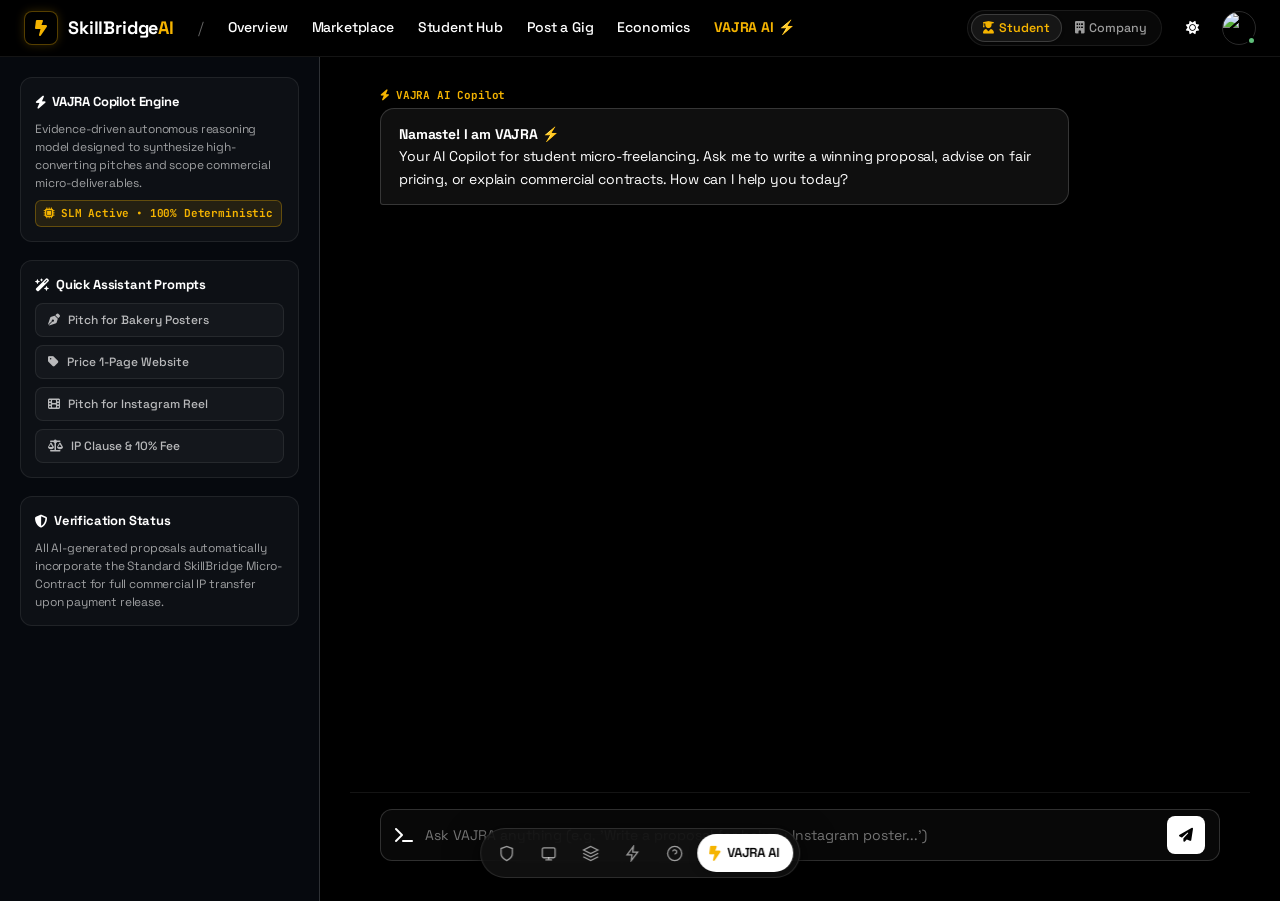
==== chatbot/index.html @ 0b562857 "Arch: Multi-page directory architecture (jobs, student, post-job, economics, chatbot), fix VAJRA AI " ====
<!DOCTYPE html>
<html lang="en" data-theme="dark">
<head>
  <meta charset="UTF-8">
  <meta name="viewport" content="width=device-width, initial-scale=1.0">
  <title>VAJRA AI Copilot — Autonomous Micro-Gig Reasoning &amp; Scoping</title>
  <link rel="preconnect" href="https://fonts.googleapis.com">
  <link rel="preconnect" href="https://fonts.gstatic.com" crossorigin>
  <link href="https://fonts.googleapis.com/css2?family=Space+Grotesk:wght@400;500;600;700&family=JetBrains+Mono:wght@400;500;600;700&display=swap" rel="stylesheet">
  <link rel="stylesheet" href="https://cdnjs.cloudflare.com/ajax/libs/font-awesome/6.5.1/css/all.min.css">
  <link rel="stylesheet" href="../styles.css">
  <style>
    /* Full-viewport Chatbot Workspace Styles (Adapted from VAJRA Docs) */
    .chatbot-workspace {
      display: flex;
      height: calc(100vh - 56px);
      background: var(--page-bg);
      overflow: hidden;
      position: relative;
    }

    .chatbot-sidebar {
      width: 320px;
      background: #06090e;
      border-right: 1px solid var(--s1-border-strong);
      display: flex;
      flex-direction: column;
      flex-shrink: 0;
      padding: 20px;
      gap: 18px;
      overflow-y: auto;
    }

    [data-theme="light"] .chatbot-sidebar {
      background: #f8fafc;
    }

    .sidebar-block {
      background: var(--s1-card);
      border: 1px solid var(--s1-border);
      border-radius: 12px;
      padding: 14px;
    }

    .sidebar-block h4 {
      font-size: 13px;
      font-weight: 700;
      color: var(--s1-text);
      margin-bottom: 8px;
      display: flex;
      align-items: center;
      gap: 6px;
    }

    .sidebar-block p {
      font-size: 12px;
      color: var(--s1-text-60);
      line-height: 1.5;
    }

    .model-chip {
      display: inline-flex;
      align-items: center;
      gap: 6px;
      font-family: 'JetBrains Mono', monospace;
      font-size: 11px;
      font-weight: 700;
      color: var(--spark);
      background: rgba(245, 180, 0, 0.1);
      border: 1px solid rgba(245, 180, 0, 0.3);
      padding: 4px 8px;
      border-radius: 6px;
      margin-top: 8px;
    }

    .quick-prompts-list {
      display: flex;
      flex-direction: column;
      gap: 8px;
    }

    .quick-prompt-btn {
      background: var(--s1-card);
      border: 1px solid var(--s1-border);
      color: var(--s1-text-70);
      font-family: 'Space Grotesk', sans-serif;
      font-size: 12px;
      font-weight: 500;
      padding: 8px 12px;
      border-radius: 8px;
      text-align: left;
      cursor: pointer;
      transition: all 0.15s ease;
      display: flex;
      align-items: center;
      gap: 8px;
    }

    .quick-prompt-btn:hover {
      background: var(--s1-card-strong);
      border-color: var(--spark);
      color: var(--s1-text);
      transform: translateX(2px);
    }

    .chatbot-main {
      flex: 1;
      display: flex;
      flex-direction: column;
      background: var(--page-bg);
      position: relative;
      min-width: 0;
    }

    .chat-stream {
      flex: 1;
      padding: 30px;
      overflow-y: auto;
      display: flex;
      flex-direction: column;
      gap: 18px;
      max-width: 900px;
      margin: 0 auto;
      width: 100%;
    }

    .chat-msg {
      display: flex;
      flex-direction: column;
      max-width: 82%;
      animation: msgPop 0.15s ease-out;
    }

    .chat-msg.user {
      align-self: flex-end;
    }

    .chat-msg.bot {
      align-self: flex-start;
    }

    .chat-bubble {
      padding: 14px 18px;
      border-radius: 14px;
      font-size: 14px;
      line-height: 1.6;
    }

    .chat-msg.user .chat-bubble {
      background: var(--s1-text);
      color: var(--s1-bg);
      font-weight: 500;
      border-bottom-right-radius: 3px;
    }

    .chat-msg.bot .chat-bubble {
      background: var(--s1-card-strong);
      border: 1px solid var(--s1-border-strong);
      color: var(--s1-text);
      border-bottom-left-radius: 3px;
    }

    .chat-author {
      font-family: 'JetBrains Mono', monospace;
      font-size: 11px;
      font-weight: 700;
      color: var(--s1-text-60);
      margin-bottom: 4px;
      display: flex;
      align-items: center;
      gap: 6px;
    }

    .chat-author.bot {
      color: var(--spark);
    }

    .chat-input-bar {
      padding: 16px 30px 40px;
      background: var(--s1-bg);
      border-top: 1px solid var(--s1-border);
      max-width: 900px;
      margin: 0 auto;
      width: 100%;
    }

    .chat-input-wrapper {
      display: flex;
      align-items: center;
      gap: 12px;
      background: var(--s1-card);
      border: 1px solid var(--s1-border-strong);
      border-radius: 12px;
      padding: 6px 14px;
      transition: border-color 0.2s ease, box-shadow 0.2s ease;
    }

    .chat-input-wrapper:focus-within {
      border-color: var(--spark);
      box-shadow: 0 0 0 3px rgba(245, 180, 0, 0.15);
    }

    .chat-input-wrapper input {
      flex: 1;
      background: transparent;
      border: none;
      color: var(--s1-text);
      font-family: 'Space Grotesk', sans-serif;
      font-size: 14px;
      padding: 8px 0;
      outline: none;
    }

    .chat-send-btn {
      background: var(--s1-text);
      color: var(--s1-bg);
      border: none;
      width: 38px;
      height: 38px;
      border-radius: 8px;
      cursor: pointer;
      display: flex;
      align-items: center;
      justify-content: center;
      font-size: 14px;
      transition: opacity 0.15s ease, transform 0.15s ease;
      font-weight: 700;
    }

    .chat-send-btn:hover {
      opacity: 0.88;
      transform: scale(1.04);
    }

    @media (max-width: 820px) {
      .chatbot-sidebar { display: none; }
      .chat-stream { padding: 16px; }
      .chat-input-bar { padding: 12px 16px 80px; }
    }
  </style>
</head>
<body>

  <!-- Top Navigation (VAJRA S1 Sticky) -->
  <header class="top" id="top">
    <div class="nav-inner">
      <div class="nav-left">
        <a class="brand" href="../index.html">
          <div class="logo-icon"><i class="fa-solid fa-bolt-lightning"></i></div>
          <span>SkillBridge<span class="spark">AI</span></span>
        </a>
        <span class="slash">/</span>
        <nav class="nav-links">
          <a href="../index.html">Overview</a>
          <a href="../jobs/">Marketplace</a>
          <a href="../student/">Student Hub</a>
          <a href="../post-job/">Post a Gig</a>
          <a href="../economics/">Economics</a>
          <a href="../chatbot/" class="active" style="color:var(--spark);font-weight:700;">VAJRA AI ⚡</a>
        </nav>
      </div>

      <div class="nav-right">
        <!-- Persona Switcher -->
        <div class="persona-switcher-box">
          <div class="persona-toggle-group">
            <button id="studentPersonaBtn" class="persona-btn active" title="Student Perspective">
              <i class="fa-solid fa-user-graduate"></i> Student
            </button>
            <button id="businessPersonaBtn" class="persona-btn" title="Company Perspective">
              <i class="fa-solid fa-building"></i> Company
            </button>
          </div>
        </div>

        <!-- Dark/Light Mode Icon Button -->
        <button class="icon-btn" id="themeToggleBtn" aria-label="Toggle dark mode" title="Toggle Theme">
          <svg class="moon" width="18" height="18" viewBox="0 0 24 24" fill="none" stroke="currentColor" stroke-width="2"><path d="M12 3a6 6 0 0 0 9 9 9 9 0 1 1-9-9Z"></path></svg>
          <svg class="sun" width="18" height="18" viewBox="0 0 24 24" fill="none" stroke="currentColor" stroke-width="2"><circle cx="12" cy="12" r="4"></circle><path d="M12 2v2M12 20v2M4.93 4.93l1.41 1.41M17.66 17.66l1.41 1.41M2 12h2M20 12h2M6.34 17.66l-1.41 1.41M19.07 4.93l-1.41 1.41"></path></svg>
        </button>

        <!-- Far-Right Profile Menu Button & Dropdown -->
        <div class="profile-menu-container">
          <button id="navProfileBtn" class="nav-profile-btn" aria-label="User Account Profile" title="Account & Profile">
            <img src="https://images.unsplash.com/photo-1534528741775-53994a69daeb?w=100&auto=format&fit=crop&q=80" alt="Profile" class="nav-profile-avatar" id="navProfileAvatar">
            <span class="nav-profile-dot"></span>
          </button>
          <div class="profile-dropdown-card" id="profileDropdown">
            <div class="dropdown-header">
              <img src="https://images.unsplash.com/photo-1534528741775-53994a69daeb?w=100&auto=format&fit=crop&q=80" alt="Profile" class="dropdown-avatar" id="dropdownAvatar">
              <div class="dropdown-user-meta">
                <strong id="dropdownUserName">Student Freelancer</strong>
                <span class="dropdown-subtext" id="dropdownUserRole">College Verified Partner</span>
              </div>
            </div>
            <div class="dropdown-stat-row">
              <div class="stat-cell">
                <span class="stat-label">Wallet</span>
                <strong class="stat-val text-success" id="dropdownWalletBalance">₹450</strong>
              </div>
              <div class="stat-cell">
                <span class="stat-label">College ID</span>
                <span class="badge badge-success" id="dropdownIdStatus" style="position:static;display:inline-block;padding:2px 8px;border-radius:4px;">Verified ✓</span>
              </div>
            </div>
            <div class="dropdown-links-list">
              <a href="../student/" class="dropdown-item"><i class="fa-solid fa-user-graduate"></i> View Student Hub</a>
              <a href="../jobs/" class="dropdown-item"><i class="fa-solid fa-compass"></i> Find Open Gigs</a>
              <a href="../post-job/" class="dropdown-item"><i class="fa-solid fa-store"></i> Company Portal</a>
            </div>
          </div>
        </div>
      </div>
    </div>
  </header>

  <!-- Full Viewport VAJRA Copilot Workspace -->
  <div class="chatbot-workspace">
    <!-- Left Intelligence Sidebar -->
    <aside class="chatbot-sidebar">
      <div class="sidebar-block">
        <h4><i class="fa-solid fa-bolt text-spark"></i> VAJRA Copilot Engine</h4>
        <p>Evidence-driven autonomous reasoning model designed to synthesize high-converting pitches and scope commercial micro-deliverables.</p>
        <span class="model-chip"><i class="fa-solid fa-microchip"></i> SLM Active • 100% Deterministic</span>
      </div>

      <div class="sidebar-block">
        <h4><i class="fa-solid fa-wand-magic-sparkles text-spark"></i> Quick Assistant Prompts</h4>
        <div class="quick-prompts-list">
          <button class="quick-prompt-btn" onclick="sendPrompt('Draft a high-converting pitch for a bakery festive poster gig')">
            <i class="fa-solid fa-pen-nib text-spark"></i> Pitch for Bakery Posters
          </button>
          <button class="quick-prompt-btn" onclick="sendPrompt('How should I price a responsive 1-page landing page website?')">
            <i class="fa-solid fa-tag text-spark"></i> Price 1-Page Website
          </button>
          <button class="quick-prompt-btn" onclick="sendPrompt('Write a pitch for a 30-sec gym workout reel editor gig')">
            <i class="fa-solid fa-film text-spark"></i> Pitch for Instagram Reel
          </button>
          <button class="quick-prompt-btn" onclick="sendPrompt('Explain the SkillBridge 10% platform fee and IP transfer clause')">
            <i class="fa-solid fa-scale-balanced text-spark"></i> IP Clause &amp; 10% Fee
          </button>
        </div>
      </div>

      <div class="sidebar-block">
        <h4><i class="fa-solid fa-shield-halved text-spark"></i> Verification Status</h4>
        <p>All AI-generated proposals automatically incorporate the Standard SkillBridge Micro-Contract for full commercial IP transfer upon payment release.</p>
      </div>
    </aside>

    <!-- Main Chat Workspace -->
    <main class="chatbot-main">
      <div class="chat-stream" id="fullChatStream">
        <div class="chat-msg bot">
          <div class="chat-author bot"><i class="fa-solid fa-bolt"></i> VAJRA AI Copilot</div>
          <div class="chat-bubble">
            <strong>Namaste! I am VAJRA ⚡</strong><br>
            Your AI Copilot for student micro-freelancing. Ask me to write a winning proposal, advise on fair pricing, or explain commercial contracts. How can I help you today?
          </div>
        </div>
      </div>

      <!-- Input Bar -->
      <div class="chat-input-bar">
        <form id="fullChatForm" onsubmit="handleFullChatSubmit(event)">
          <div class="chat-input-wrapper">
            <i class="fa-solid fa-terminal text-spark"></i>
            <input type="text" id="fullChatInput" placeholder="Ask VAJRA anything (e.g. 'Write a proposal for bakery Instagram poster...')" autocomplete="off" required>
            <button type="submit" class="chat-send-btn"><i class="fa-solid fa-paper-plane"></i></button>
          </div>
        </form>
      </div>
    </main>
  </div>

  <!-- Floating Navigation Dock (Multi-Page Navigation) -->
  <nav class="dock" id="dock" aria-label="Section navigation">
    <a href="../index.html" class="dock-item" title="Overview">
      <svg width="17" height="17" viewBox="0 0 24 24" fill="none" stroke="currentColor" stroke-width="1.8"><path d="M12 22s8-4 8-10V5l-8-3-8 3v7c0 6 8 10 8 10z"/></svg>
      <span>Overview</span>
    </a>
    <a href="../jobs/" class="dock-item" title="Marketplace">
      <svg width="17" height="17" viewBox="0 0 24 24" fill="none" stroke="currentColor" stroke-width="1.8"><rect x="3" y="4" width="18" height="14" rx="2"/><path d="M8 21h8M12 18v3" stroke-linecap="round"/></svg>
      <span>Gigs</span>
    </a>
    <a href="../student/" class="dock-item" title="Student Hub">
      <svg width="17" height="17" viewBox="0 0 24 24" fill="none" stroke="currentColor" stroke-width="1.8"><path d="M12 2 2 7l10 5 10-5-10-5Z"/><path d="M2 17l10 5 10-5M2 12l10 5 10-5" stroke-linecap="round"/></svg>
      <span>Student</span>
    </a>
    <a href="../post-job/" class="dock-item" title="Post a Gig">
      <svg width="17" height="17" viewBox="0 0 24 24" fill="none" stroke="currentColor" stroke-width="1.8"><path d="M13 2 4 14h7l-1 8 9-12h-7l1-8Z"/></svg>
      <span>Post Gig</span>
    </a>
    <a href="../economics/" class="dock-item" title="Economics">
      <svg width="17" height="17" viewBox="0 0 24 24" fill="none" stroke="currentColor" stroke-width="1.8"><circle cx="12" cy="12" r="10"/><path d="M9.09 9a3 3 0 0 1 5.83 1c0 2-3 3-3 3"/><path d="M12 17h.01"/></svg>
      <span>Economics</span>
    </a>
    <a href="../chatbot/" class="dock-item is-active" title="VAJRA AI Copilot">
      <i class="fa-solid fa-bolt-lightning" style="color:var(--spark);"></i>
      <span>VAJRA AI</span>
    </a>
  </nav>

  <!-- Toast Notification Container -->
  <div id="toastContainer" class="toast-container"></div>

  <script src="../app.js"></script>
  <script>
    function sendPrompt(text) {
      document.getElementById('fullChatInput').value = text;
      handleFullChatSubmit(new Event('submit'));
    }

    async function handleFullChatSubmit(e) {
      if (e) e.preventDefault();
      var input = document.getElementById('fullChatInput');
      var query = input.value.trim();
      if (!query) return;

      var stream = document.getElementById('fullChatStream');

      // User Message
      var userMsg = document.createElement('div');
      userMsg.className = 'chat-msg user';
      userMsg.innerHTML = '<div class="chat-author">You</div><div class="chat-bubble">' + query + '</div>';
      stream.appendChild(userMsg);
      input.value = '';
      stream.scrollTop = stream.scrollHeight;

      // Typing Indicator
      var typingMsg = document.createElement('div');
      typingMsg.className = 'chat-msg bot';
      typingMsg.id = 'full-typing';
      typingMsg.innerHTML = '<div class="chat-author bot"><i class="fa-solid fa-bolt"></i> VAJRA AI</div><div class="chat-bubble"><i class="fa-solid fa-circle-notch fa-spin"></i> Reasoning...</div>';
      stream.appendChild(typingMsg);
      stream.scrollTop = stream.scrollHeight;

      // Response logic using localVajraFallback or API
      setTimeout(function() {
        var el = document.getElementById('full-typing');
        if (el) el.remove();

        var botReply = (typeof localVajraFallback === 'function') 
          ? localVajraFallback(query, 'student')
          : "⚡ Proposal Drafted: Hi! I can execute this task in high fidelity within 24 hours adhering to your brand guidelines. Full commercial IP rights transfer automatically upon milestone approval.";

        var formatted = botReply
          .replace(/\*\*(.*?)\*\*/g, "<strong>$1</strong>")
          .replace(/\*(.*?)\*/g, "<em>$1</em>")
          .replace(/\n/g, "<br>");

        var botMsg = document.createElement('div');
        botMsg.className = 'chat-msg bot';
        botMsg.innerHTML = '<div class="chat-author bot"><i class="fa-solid fa-bolt"></i> VAJRA AI Copilot</div><div class="chat-bubble">' + formatted + '</div>';
        stream.appendChild(botMsg);
        stream.scrollTop = stream.scrollHeight;
      }, 400);
    }
  </script>
</body>
</html>
---- styles.css ----
/* ==========================================================
   SkillBridge AI — VAJRA Design System (Full Fidelity)
   Directly adapted from VAJRA: Evidence-driven reasoning & repair
   Fonts: Space Grotesk (Primary) + JetBrains Mono (Technical)
   Theme: Pitch Black #000, Spark Amber #f5b400, Glassmorphic Surfaces
   ========================================================== */

:root, [data-theme="dark"] {
  --page-bg: #000000;
  --spark: #f5b400;
  --ok: #5fbf7a;
  --warn: #f59e0b;
  --danger: #f43f5e;
  --info: #38bdf8;
  --purple: #a855f7;

  --s1-bg: #000000;
  --s1-text: #ffffff;
  --s1-text-rgb: 255,255,255;
  --s1-text-70: rgba(255,255,255,.7);
  --s1-text-60: rgba(255,255,255,.6);
  --s1-text-40: rgba(255,255,255,.4);
  --s1-border: rgba(255,255,255,.08);
  --s1-border-strong: rgba(255,255,255,.16);
  --s1-card: rgba(255,255,255,.03);
  --s1-card-strong: rgba(255,255,255,.06);
  --s1-hover: rgba(255,255,255,.1);

  --s2-bg: rgba(255,255,255,.95);
  --s2-text: #000000;
  --s2-text-rgb: 0,0,0;
  --s2-text-70: rgba(0,0,0,.7);
  --s2-text-60: rgba(0,0,0,.6);
  --s2-text-40: rgba(0,0,0,.4);
  --s2-border: rgba(0,0,0,.08);
  --s2-border-strong: rgba(0,0,0,.16);
  --s2-card: rgba(0,0,0,.03);
  --s2-card-strong: rgba(0,0,0,.06);

  --code-bg: #0b0f17;
  --code-text: #f1f5f9;
  --code-border: rgba(255,255,255,0.09);
  --code-head-bg: rgba(255,255,255,0.04);
  --code-head-text: rgba(255,255,255,0.7);

  /* Component Aliases */
  --bg-body: var(--page-bg);
  --bg-card: var(--s1-card);
  --bg-card-strong: var(--s1-card-strong);
  --bg-subtle: #080c14;
  --border-color: var(--s1-border);
  --border-strong: var(--s1-border-strong);
  --text-main: var(--s1-text);
  --text-muted: var(--s1-text-60);
  --text-dim: var(--s1-text-40);
  --dark: #ffffff;
  --primary: var(--spark);
  --primary-hover: #e5a700;
  --primary-light: rgba(245, 180, 0, 0.12);
  --primary-glow: rgba(245, 180, 0, 0.22);
  --success: var(--ok);
  --success-light: rgba(95, 191, 122, 0.12);
  --warning: var(--warn);
  --warning-light: rgba(245, 158, 11, 0.12);
  --danger-color: var(--danger);

  --radius-sm: 8px;
  --radius-md: 12px;
  --radius-lg: 16px;
  --radius-xl: 20px;
  --radius-full: 9999px;

  --shadow-sm: 0 1px 3px rgba(0, 0, 0, 0.5);
  --shadow-md: 0 4px 16px rgba(0, 0, 0, 0.6);
  --shadow-lg: 0 16px 36px rgba(0, 0, 0, 0.8);
}

[data-theme="light"] {
  --page-bg: #ffffff;
  --spark: #d97706;
  --ok: #16a34a;
  --warn: #d97706;
  --danger: #dc2626;
  --info: #0284c7;
  --purple: #9333ea;

  --s1-bg: rgba(255,255,255,.95);
  --s1-text: #000000;
  --s1-text-rgb: 0,0,0;
  --s1-text-70: rgba(0,0,0,.7);
  --s1-text-60: rgba(0,0,0,.6);
  --s1-text-40: rgba(0,0,0,.4);
  --s1-border: rgba(0,0,0,.08);
  --s1-border-strong: rgba(0,0,0,.14);
  --s1-card: rgba(0,0,0,.03);
  --s1-card-strong: rgba(0,0,0,.05);
  --s1-hover: rgba(0,0,0,.06);

  --s2-bg: #000000;
  --s2-text: #ffffff;
  --s2-text-rgb: 255,255,255;
  --s2-text-70: rgba(255,255,255,.7);
  --s2-text-60: rgba(255,255,255,.6);
  --s2-text-40: rgba(255,255,255,.4);
  --s2-border: rgba(255,255,255,.08);
  --s2-border-strong: rgba(255,255,255,.14);
  --s2-card: rgba(255,255,255,.03);
  --s2-card-strong: rgba(255,255,255,.05);

  --code-bg: #ffffff;
  --code-text: #0f172a;
  --code-border: rgba(15,23,42,0.12);
  --code-head-bg: rgba(15,23,42,0.04);
  --code-head-text: rgba(15,23,42,0.7);

  --bg-body: #ffffff;
  --bg-card: #f8fafc;
  --bg-card-hover: #f1f5f9;
  --bg-subtle: #f1f5f9;
  --border-color: rgba(0,0,0,.08);
  --border-strong: rgba(0,0,0,.16);
  --text-main: #000000;
  --text-muted: rgba(0,0,0,.6);
  --text-dim: rgba(0,0,0,.4);
  --dark: #000000;
  --primary: var(--spark);
  --primary-hover: #b45309;
  --primary-light: rgba(217, 119, 6, 0.1);
  --primary-glow: rgba(217, 119, 6, 0.2);
  --success: var(--ok);
  --success-light: rgba(22, 163, 74, 0.1);
  --warning: var(--warn);
  --warning-light: rgba(217, 119, 6, 0.1);
  --danger-color: var(--danger);

  --shadow-sm: 0 1px 3px rgba(0, 0, 0, 0.08);
  --shadow-md: 0 4px 14px rgba(0, 0, 0, 0.08);
  --shadow-lg: 0 14px 28px rgba(0, 0, 0, 0.1);
}

/* ================= RESET & GLOBAL ================= */
* {
  box-sizing: border-box;
  margin: 0;
  padding: 0;
}

html {
  scroll-behavior: smooth;
  overflow-x: hidden;
}

body {
  background: var(--page-bg);
  font-family: 'Space Grotesk', -apple-system, BlinkMacSystemFont, sans-serif;
  -webkit-font-smoothing: antialiased;
  letter-spacing: -0.01em;
  transition: background 0.2s ease;
  overflow-x: hidden;
  width: 100%;
  max-width: 100%;
  color: var(--s1-text);
  line-height: 1.55;
}

a {
  color: inherit;
  text-decoration: none;
}

.mono {
  font-family: 'JetBrains Mono', monospace;
}

/* ================= HEADER (S1) ================= */
header.top, .navbar {
  position: sticky;
  top: 0;
  z-index: 50;
  background: var(--s1-bg);
  border-bottom: 1px solid var(--s1-border);
  transition: background 0.2s ease, border-color 0.2s ease;
}

.nav-inner, .nav-container {
  max-width: 1400px;
  margin: 0 auto;
  padding: 0 24px;
  height: 56px;
  display: flex;
  align-items: center;
  justify-content: space-between;
}

.nav-left {
  display: flex;
  align-items: center;
  gap: 24px;
}

.brand, .nav-brand {
  font-size: 18px;
  font-weight: 700;
  color: var(--s1-text);
  display: inline-flex;
  align-items: center;
  gap: 10px;
  text-decoration: none;
}

.brand-logo, .logo-icon {
  height: 34px;
  width: 34px;
  object-fit: contain;
  display: inline-flex;
  align-items: center;
  justify-content: center;
  border-radius: 8px;
  background: #000000;
  border: 1px solid rgba(245, 180, 0, 0.35);
  color: var(--spark);
  font-size: 1rem;
  box-shadow: 0 0 10px rgba(245, 180, 0, 0.2);
  transition: transform 0.2s ease, filter 0.2s ease, box-shadow 0.2s ease;
}

.brand:hover .brand-logo, .nav-brand:hover .logo-icon {
  transform: scale(1.06);
  box-shadow: 0 0 16px rgba(245, 180, 0, 0.4);
}

.brand .spark, .brand-title .brand-ai {
  color: var(--spark);
}

.slash {
  color: var(--s1-text-40);
  font-weight: 300;
}

.nav-links {
  display: flex;
  align-items: center;
  gap: 24px;
}

.nav-links a, .nav-link {
  font-size: 14px;
  font-weight: 500;
  color: var(--s1-text);
  transition: color 0.15s;
  text-decoration: none;
  display: inline-flex;
  align-items: center;
  gap: 6px;
}

.nav-links a:hover, .nav-link:hover {
  color: var(--spark);
}

.nav-links a.active, .nav-link.active {
  color: var(--spark);
  font-weight: 600;
}

.nav-right, .nav-actions {
  display: flex;
  align-items: center;
  gap: 12px;
}

.icon-btn, .theme-toggle-btn {
  width: 36px;
  height: 36px;
  border-radius: 8px;
  display: flex;
  align-items: center;
  justify-content: center;
  color: var(--s1-text);
  transition: background 0.15s;
  cursor: pointer;
  border: none;
  background: none;
}

.icon-btn:hover, .theme-toggle-btn:hover {
  background: var(--s1-hover);
  color: var(--spark);
}

.icon-btn svg {
  display: block;
}

.icon-btn .sun {
  display: none;
}

[data-theme="light"] .icon-btn .moon {
  display: none;
}

[data-theme="light"] .icon-btn .sun {
  display: block;
}

.btn-get {
  background: var(--s1-text);
  color: var(--s1-bg);
  font-size: 13px;
  font-weight: 600;
  padding: 8px 16px;
  border-radius: 8px;
  transition: opacity 0.15s;
  text-decoration: none;
  display: inline-flex;
  align-items: center;
  gap: 6px;
}

.btn-get:hover {
  opacity: 0.85;
}

/* Persona Switcher Pill */
.persona-switcher-box {
  display: inline-flex;
  align-items: center;
  background: var(--s1-card);
  padding: 3px;
  border-radius: var(--radius-full);
  border: 1px solid var(--s1-border);
}

.persona-toggle-group {
  display: inline-flex;
  align-items: center;
  gap: 2px;
}

.persona-btn {
  background: transparent;
  border: none;
  font-family: 'Space Grotesk', sans-serif;
  font-size: 0.78rem;
  font-weight: 500;
  color: var(--s1-text-60);
  padding: 4px 11px;
  border-radius: var(--radius-full);
  cursor: pointer;
  transition: var(--transition-fast);
  display: inline-flex;
  align-items: center;
  gap: 5px;
  white-space: nowrap;
  height: 28px;
}

.persona-btn:hover {
  color: var(--s1-text);
}

.persona-btn.active {
  background: var(--s1-card-strong);
  color: var(--spark);
  border: 1px solid var(--s1-border-strong);
  font-weight: 600;
  box-shadow: 0 1px 3px rgba(0, 0, 0, 0.4);
}

/* Far-Right Profile Menu Button & Dropdown */
.profile-menu-container {
  position: relative;
  display: inline-flex;
  align-items: center;
  flex-shrink: 0;
}

.nav-profile-btn {
  background: transparent;
  border: 1px solid var(--s1-border-strong);
  width: 34px;
  height: 34px;
  border-radius: 50%;
  padding: 0;
  cursor: pointer;
  display: inline-flex;
  align-items: center;
  justify-content: center;
  position: relative;
  transition: var(--transition-fast);
  outline: none;
}

.nav-profile-btn:hover {
  border-color: var(--spark);
  box-shadow: 0 0 0 3px rgba(245, 180, 0, 0.2);
}

.nav-profile-avatar {
  width: 100%;
  height: 100%;
  border-radius: 50%;
  object-fit: cover;
  display: block;
}

.nav-profile-dot {
  position: absolute;
  bottom: -1px;
  right: -1px;
  width: 9px;
  height: 9px;
  border-radius: 50%;
  background-color: var(--ok);
  border: 2px solid var(--s1-bg);
}

.profile-dropdown-card {
  position: absolute;
  top: calc(100% + 10px);
  right: 0;
  width: 280px;
  background: #090d13;
  border: 1px solid var(--s1-border-strong);
  border-radius: 14px;
  box-shadow: 0 16px 36px rgba(0, 0, 0, 0.85);
  z-index: 1000;
  display: none;
  flex-direction: column;
  overflow: hidden;
  animation: dropdownPop 0.16s cubic-bezier(0.16, 1, 0.3, 1);
}

[data-theme="light"] .profile-dropdown-card {
  background: #ffffff;
  border-color: rgba(0, 0, 0, 0.14);
  box-shadow: 0 16px 36px rgba(0, 0, 0, 0.12);
}

.profile-dropdown-card.show {
  display: flex;
}

@keyframes dropdownPop {
  from { opacity: 0; transform: translateY(-6px) scale(0.97); }
  to { opacity: 1; transform: translateY(0) scale(1); }
}

.dropdown-header {
  display: flex;
  align-items: center;
  gap: 12px;
  padding: 14px 16px;
  background: var(--s1-card);
  border-bottom: 1px solid var(--s1-border);
}

.dropdown-avatar {
  width: 42px;
  height: 42px;
  border-radius: 50%;
  object-fit: cover;
  border: 1px solid var(--s1-border-strong);
  flex-shrink: 0;
}

.dropdown-user-meta {
  display: flex;
  flex-direction: column;
  min-width: 0;
}

.dropdown-user-meta strong {
  font-size: 0.9rem;
  color: var(--s1-text);
  white-space: nowrap;
  overflow: hidden;
  text-overflow: ellipsis;
}

.dropdown-subtext {
  font-size: 0.74rem;
  color: var(--s1-text-60);
}

.dropdown-stat-row {
  display: grid;
  grid-template-columns: 1fr 1fr;
  gap: 8px;
  padding: 10px 16px;
  background: var(--s1-card);
  border-bottom: 1px solid var(--s1-border);
}

.stat-cell {
  display: flex;
  flex-direction: column;
  gap: 2px;
}

.stat-cell .stat-label {
  font-size: 0.7rem;
  color: var(--s1-text-60);
  text-transform: uppercase;
  letter-spacing: 0.4px;
  font-weight: 600;
}

.stat-cell .stat-val {
  font-size: 1.05rem;
  font-weight: 700;
  font-family: 'JetBrains Mono', monospace;
  color: var(--spark);
}

.dropdown-links-list {
  display: flex;
  flex-direction: column;
  padding: 6px;
}

.dropdown-item, .dropdown-item-btn {
  display: flex;
  align-items: center;
  gap: 10px;
  padding: 8px 12px;
  font-size: 0.84rem;
  font-weight: 500;
  color: var(--s1-text);
  text-decoration: none;
  border-radius: var(--radius-sm);
  background: transparent;
  border: none;
  width: 100%;
  text-align: left;
  cursor: pointer;
  font-family: 'Space Grotesk', sans-serif;
  transition: var(--transition-fast);
}

.dropdown-item:hover, .dropdown-item-btn:hover {
  background: var(--s1-hover);
  color: var(--spark);
}

.dropdown-item i, .dropdown-item-btn i {
  width: 16px;
  color: var(--spark);
  font-size: 0.88rem;
  text-align: center;
}

/* Mobile Nav Drawer */
.mobile-menu-btn {
  display: none;
  width: 36px;
  height: 36px;
  border-radius: 8px;
  align-items: center;
  justify-content: center;
  color: var(--s1-text);
  background: none;
  border: none;
  cursor: pointer;
  transition: background 0.15s;
}

.mobile-menu-btn:hover {
  background: var(--s1-hover);
}

.mobile-nav-drawer {
  display: none;
  position: fixed;
  top: 56px;
  left: 0;
  right: 0;
  background: var(--s1-bg);
  border-bottom: 1px solid var(--s1-border);
  padding: 16px 24px 20px;
  z-index: 49;
  flex-direction: column;
  gap: 14px;
  box-shadow: 0 12px 28px rgba(0, 0, 0, 0.35);
  max-height: calc(100vh - 56px);
  overflow-y: auto;
  -webkit-overflow-scrolling: touch;
}

.mobile-nav-drawer.open {
  display: flex;
}

.mobile-nav-drawer a {
  font-size: 15px;
  font-weight: 500;
  color: var(--s1-text);
  padding: 8px 0;
  border-bottom: 1px solid var(--s1-border);
  transition: color 0.15s;
  display: flex;
  align-items: center;
  justify-content: space-between;
}

.mobile-nav-drawer a:hover {
  color: var(--spark);
}

/* Top Announcement Bar */
.announcement-bar {
  background: var(--s1-bg);
  border-bottom: 1px solid var(--s1-border);
  color: var(--s1-text-70);
  font-size: 12.5px;
  padding: 8px 0;
}

.announcement-content {
  display: flex;
  justify-content: space-between;
  align-items: center;
  flex-wrap: wrap;
  gap: 12px;
}

.announcement-content strong {
  color: var(--spark);
  font-weight: 600;
}

.demo-reset {
  display: flex;
  align-items: center;
  gap: 10px;
}

.backend-badge {
  font-family: 'JetBrains Mono', monospace;
  font-size: 11px;
  font-weight: 500;
  color: var(--spark);
  padding: 3px 9px;
  border-radius: 6px;
  background: #000000;
  border: 1px solid rgba(245, 180, 0, 0.28);
  display: inline-flex;
  align-items: center;
  gap: 6px;
  box-shadow: 0 1px 3px rgba(0, 0, 0, 0.4);
}

.backend-badge::before {
  content: '';
  width: 5px;
  height: 5px;
  border-radius: 50%;
  background: var(--spark);
  opacity: 0.85;
  display: inline-block;
  flex-shrink: 0;
}

.backend-badge.connected {
  color: var(--ok);
  border-color: rgba(95, 191, 122, 0.35);
}

.backend-badge.connected::before {
  background: var(--ok);
}

.backend-badge.offline {
  color: var(--warn);
  border-color: rgba(245, 158, 11, 0.35);
}

.backend-badge.offline::before {
  background: var(--warn);
}

.demo-reset button {
  background: var(--s1-card);
  border: 1px solid var(--s1-border-strong);
  color: var(--s1-text-70);
  font-family: 'Space Grotesk', sans-serif;
  font-size: 11.5px;
  font-weight: 500;
  padding: 3px 10px;
  border-radius: 6px;
  cursor: pointer;
  transition: all 0.15s;
}

.demo-reset button:hover {
  background: var(--s1-hover);
  color: var(--s1-text);
}

/* ================= SHELL & HERO PANEL (S2) ================= */
.shell {
  padding-top: 6px;
  max-width: 1400px;
  margin: 0 auto;
  width: 100%;
}

section.hero {
  min-height: calc(100vh - 90px);
  display: flex;
  flex-direction: column;
  justify-content: center;
  padding: 48px 0;
  background: var(--s2-bg);
  margin: 4px 16px 16px;
  border-radius: 20px;
  color: var(--s2-text);
  transition: background 0.2s ease, color 0.2s ease;
}

.hero-inner {
  max-width: 1100px;
  margin: 0 auto;
  text-align: center;
  padding: 0 20px;
}

.eyebrow {
  font-size: 13px;
  color: var(--s2-text-60);
  margin-bottom: 20px;
  font-family: 'JetBrains Mono', monospace;
}

h1.hero-h {
  font-size: clamp(38px, 6.4vw, 64px);
  font-weight: 600;
  line-height: 1.05;
  letter-spacing: -0.03em;
}

h1.hero-h .accent {
  background: linear-gradient(90deg, var(--s2-text), rgba(var(--s2-text-rgb), 0.55));
  -webkit-background-clip: text;
  background-clip: text;
  color: transparent;
}

.hero-sub {
  margin: 18px auto 0;
  max-width: 640px;
  color: var(--s2-text-60);
  font-size: 17px;
  line-height: 1.6;
}

.hero-cta {
  margin-top: 28px;
  display: flex;
  justify-content: center;
  gap: 12px;
  flex-wrap: wrap;
}

.cta-outer {
  border: 1px solid var(--s2-border-strong);
  border-radius: 14px;
  padding: 4px;
  display: inline-block;
  transition: border-color 0.2s;
}

.cta-outer:hover {
  border-color: rgba(var(--s2-text-rgb), 0.5);
}

.cta-btn {
  display: inline-flex;
  align-items: center;
  gap: 8px;
  background: var(--s2-text);
  color: var(--s2-bg);
  font-size: 14px;
  font-weight: 600;
  padding: 12px 22px;
  border-radius: 10px;
  text-decoration: none;
}

/* Pipeline Panel (In Hero) */
.pipeline-outer {
  max-width: 900px;
  margin: 52px auto 0;
  padding: 28px 32px 32px;
  border-radius: 16px;
  background: var(--s2-card);
  border: 1px solid var(--s2-border);
  position: relative;
}

.pipeline-title {
  font-size: 18px;
  font-weight: 500;
  color: rgba(var(--s2-text-rgb), 0.85);
  margin-bottom: 28px;
}

.pipeline-flex {
  display: flex;
  justify-content: center;
  align-items: flex-start;
  gap: 64px;
  flex-wrap: wrap;
}

.selector-card {
  width: 280px;
  padding: 20px;
  border-radius: 12px;
  text-align: left;
  background: var(--s2-card);
  border: 1px solid var(--s2-border);
}

.selector-head {
  display: flex;
  justify-content: space-between;
  align-items: center;
  margin-bottom: 12px;
}

.selector-head h4 {
  font-size: 14px;
  font-weight: 500;
}

.selector-tag {
  font-size: 10px;
  padding: 2px 8px;
  border-radius: 6px;
  background: var(--s2-card-strong);
  color: var(--s2-text-60);
  font-family: 'JetBrains Mono', monospace;
}

.sel-row {
  display: flex;
  align-items: center;
  gap: 8px;
  padding: 8px;
  border-radius: 8px;
  cursor: pointer;
  transition: background 0.15s;
}

.sel-row.active {
  background: var(--s2-card-strong);
}

.sel-dot {
  width: 5px;
  height: 5px;
  border-radius: 50%;
  background: rgba(var(--s2-text-rgb), 0.2);
  flex-shrink: 0;
}

.sel-dot.on {
  background: var(--spark);
}

.sel-row span {
  font-size: 12px;
  color: var(--s2-text-70);
}

.sel-detail {
  margin-top: 8px;
  padding-top: 10px;
  border-top: 1px solid var(--s2-border);
  display: flex;
  align-items: center;
  gap: 8px;
}

.sel-detail-dot {
  width: 8px;
  height: 8px;
  border-radius: 50%;
  background: var(--spark);
  flex-shrink: 0;
}

.sel-detail span {
  font-size: 11px;
  color: var(--s2-text-70);
}

.models-card {
  width: 340px;
  padding: 20px;
  border-radius: 12px;
  text-align: left;
  background: var(--s2-card-strong);
  border: 1px solid var(--s2-border);
}

.models-grid {
  display: grid;
  grid-template-columns: 1fr 1fr;
  gap: 6px;
}

.model-item {
  display: flex;
  align-items: center;
  gap: 8px;
  padding: 8px;
  border-radius: 8px;
}

.model-item .swatch {
  width: 8px;
  height: 8px;
  border-radius: 2px;
  flex-shrink: 0;
}

.model-item span {
  font-size: 12px;
  color: var(--s2-text-70);
}

.scroll-hint {
  text-align: center;
  margin-top: 40px;
  font-size: 13px;
  color: var(--s2-text-40);
  font-family: 'JetBrains Mono', monospace;
}

/* ================= SECTION: DOWNLOADS / LIVE GIGS (S1) ================= */
section.downloads {
  padding: 80px 24px;
  background: var(--s1-bg);
  margin: 0 16px 16px;
  border-radius: 20px;
  position: relative;
  overflow: hidden;
  transition: background 0.2s ease;
}

.dl-head {
  text-align: center;
  max-width: 640px;
  margin: 0 auto 40px;
}

.dl-head h2 {
  font-size: clamp(30px, 4.4vw, 42px);
  font-weight: 600;
  letter-spacing: -0.02em;
  color: var(--s1-text);
}

.dl-head h2 .accent {
  background: linear-gradient(90deg, var(--s1-text), rgba(var(--s1-text-rgb), 0.6));
  -webkit-background-clip: text;
  background-clip: text;
  color: transparent;
}

.dl-head p {
  margin-top: 14px;
  color: var(--s1-text-60);
  font-size: 16px;
}

.dl-outer {
  max-width: 1080px;
  margin: 0 auto;
  padding: 24px;
  border-radius: 16px;
  border: 1px dashed var(--s1-border-strong);
  background: var(--s1-card);
}

.dl-grid {
  display: grid;
  grid-template-columns: repeat(4, 1fr);
  gap: 20px;
}

.dl-card {
  position: relative;
  border-radius: 12px;
  background: var(--s1-card);
  border: 1px solid var(--s1-border);
  padding: 24px;
  display: flex;
  flex-direction: column;
  overflow: hidden;
  color: var(--s1-text);
}

.dl-card.hi {
  background: var(--s1-card-strong);
  border: 1px dashed var(--s1-border-strong);
}

.badge {
  position: absolute;
  top: 0;
  right: 20px;
  background: var(--s1-text);
  color: var(--s1-bg);
  font-size: 10px;
  font-weight: 600;
  padding: 3px 10px;
  border-radius: 0 0 6px 6px;
  font-family: 'JetBrains Mono', monospace;
}

.dl-card h3 {
  font-size: 17px;
  font-weight: 600;
  margin-bottom: 6px;
}

.dl-card .sub {
  font-size: 12.5px;
  color: var(--s1-text-70);
  margin-bottom: 18px;
  min-height: 34px;
}

.dl-card .file {
  font-family: 'JetBrains Mono', monospace;
  font-size: 12px;
  color: var(--spark);
  padding-bottom: 14px;
  margin-bottom: 14px;
  border-bottom: 1px dashed var(--s1-border);
  font-weight: 700;
}

.dl-feats {
  list-style: none;
  display: flex;
  flex-direction: column;
  gap: 8px;
  margin-bottom: 24px;
}

.dl-feats li {
  display: flex;
  gap: 8px;
  font-size: 12.5px;
  color: var(--s1-text-70);
}

.dl-feats li::before {
  content: "✓";
  color: var(--spark);
  flex-shrink: 0;
  font-weight: 700;
}

.dl-btn {
  margin-top: auto;
  text-align: center;
  font-size: 13.5px;
  font-weight: 600;
  padding: 10px;
  border-radius: 8px;
  background: var(--s1-card-strong);
  border: 1px solid var(--s1-border-strong);
  color: var(--s1-text);
  display: flex;
  align-items: center;
  justify-content: center;
  gap: 6px;
  transition: background 0.15s;
  text-decoration: none;
  cursor: pointer;
}

.dl-btn:hover {
  background: var(--s1-hover);
}

.dl-card.hi .dl-btn {
  background: var(--s1-text);
  color: var(--s1-bg);
}

.dl-card.hi .dl-btn:hover {
  opacity: 0.85;
}

/* Minimalist Terminal 1-Liner Band */
.term-install-box {
  margin-top: 20px;
  border-radius: 12px;
  background: var(--s1-card-strong);
  border: 1px solid var(--s1-border);
  overflow: hidden;
}

.term-install-head {
  display: flex;
  justify-content: space-between;
  align-items: center;
  padding: 10px 16px;
  border-bottom: 1px solid var(--s1-border);
  background: var(--s1-card);
  gap: 12px;
  flex-wrap: wrap;
}

.term-tabs {
  display: flex;
  gap: 6px;
  align-items: center;
}

.term-tab {
  background: none;
  border: none;
  padding: 6px 12px;
  border-radius: 6px;
  font-family: 'Space Grotesk', sans-serif;
  font-size: 12px;
  font-weight: 500;
  color: var(--s1-text-60);
  cursor: pointer;
  transition: all 0.15s;
}

.term-tab:hover {
  color: var(--s1-text);
  background: var(--s1-card-strong);
}

.term-tab.active {
  color: var(--s1-text);
  background: var(--s1-card-strong);
  font-weight: 600;
}

.term-tag {
  font-size: 11px;
  font-family: 'JetBrains Mono', monospace;
  font-weight: 500;
  color: var(--spark);
  padding: 3px 9px;
  border-radius: 6px;
  background: #000000;
  border: 1px solid rgba(245, 180, 0, 0.22);
  display: inline-flex;
  align-items: center;
  gap: 6px;
  box-shadow: 0 1px 3px rgba(0, 0, 0, 0.4);
}

.term-tag::before {
  content: '';
  width: 5px;
  height: 5px;
  border-radius: 50%;
  background: var(--spark);
  opacity: 0.85;
  display: inline-block;
  flex-shrink: 0;
}

.term-install-body {
  padding: 14px 16px;
  display: flex;
  align-items: center;
  justify-content: space-between;
  gap: 16px;
}

.term-cmd-line {
  display: flex;
  align-items: center;
  gap: 10px;
  overflow-x: auto;
  white-space: nowrap;
  font-family: 'JetBrains Mono', monospace;
  font-size: 12.5px;
  color: var(--s1-text);
}

.term-prompt {
  color: var(--spark);
  user-select: none;
  font-weight: 600;
}

.term-code {
  color: var(--s1-text-70);
  user-select: all;
}

.term-copy-btn {
  display: inline-flex;
  align-items: center;
  gap: 6px;
  background: var(--s1-card);
  border: 1px solid var(--s1-border-strong);
  color: var(--s1-text);
  font-family: 'Space Grotesk', sans-serif;
  font-size: 12px;
  font-weight: 500;
  padding: 6px 12px;
  border-radius: 6px;
  cursor: pointer;
  flex-shrink: 0;
  transition: all 0.15s;
}

.term-copy-btn:hover {
  background: var(--s1-hover);
}

.core-band {
  max-width: 1080px;
  margin: 16px auto 0;
  padding: 18px 24px;
  border-radius: 16px;
  border: 1px solid var(--s1-border);
  background: var(--s1-card);
  display: flex;
  align-items: center;
  justify-content: space-between;
  gap: 16px;
  flex-wrap: wrap;
}

.core-band p {
  font-size: 13.5px;
  color: var(--s1-text-70);
}

.core-band p b {
  color: var(--s1-text);
  font-weight: 600;
}

.core-links {
  display: flex;
  gap: 8px;
  flex-wrap: wrap;
}

.core-link {
  font-family: 'JetBrains Mono', monospace;
  font-size: 11.5px;
  color: var(--s1-text);
  border: 1px solid var(--s1-border-strong);
  padding: 7px 11px;
  border-radius: 6px;
  transition: background 0.15s;
}

.core-link:hover {
  background: var(--s1-hover);
}

/* System Economics Specs Matrix */
.specs-box {
  max-width: 1080px;
  margin: 16px auto 0;
  border-radius: 16px;
  border: 1px solid var(--s1-border);
  background: var(--s1-card);
  overflow: hidden;
  font-family: 'Space Grotesk', sans-serif;
}

.specs-head {
  display: flex;
  justify-content: space-between;
  align-items: center;
  padding: 14px 24px;
  background: var(--s1-card);
  border-bottom: 1px solid var(--s1-border);
  gap: 12px;
  flex-wrap: wrap;
}

.specs-head-left h3 {
  font-size: 16px;
  font-weight: 600;
  color: var(--s1-text);
  letter-spacing: -0.01em;
}

.specs-badge {
  font-size: 11px;
  font-family: 'JetBrains Mono', monospace;
  font-weight: 500;
  color: var(--spark);
  padding: 3px 9px;
  border-radius: 6px;
  background: #000000;
  border: 1px solid rgba(245, 180, 0, 0.22);
  display: inline-flex;
  align-items: center;
  gap: 6px;
}

.specs-badge::before {
  content: '';
  width: 5px;
  height: 5px;
  border-radius: 50%;
  background: var(--spark);
  opacity: 0.85;
  display: inline-block;
  flex-shrink: 0;
}

.specs-content {
  padding: 24px;
}

.specs-subhead {
  font-size: 14px;
  font-weight: 600;
  color: var(--s1-text);
  margin-bottom: 14px;
  display: flex;
  align-items: center;
  gap: 8px;
}

.specs-subhead code {
  font-family: 'JetBrains Mono', monospace;
  font-size: 12px;
  color: var(--spark);
  background: var(--s1-card-strong);
  padding: 2px 6px;
  border-radius: 4px;
  border: 1px solid var(--s1-border);
}

.specs-table-wrap {
  overflow-x: auto;
  border-radius: 10px;
  border: 1px solid var(--s1-border);
  margin-bottom: 20px;
  background: var(--s1-card);
}

.specs-table {
  width: 100%;
  border-collapse: collapse;
  font-size: 13px;
  text-align: left;
}

.specs-table th {
  background: var(--s1-card-strong);
  padding: 12px 18px;
  font-weight: 600;
  color: var(--s1-text);
  border-bottom: 1px solid var(--s1-border);
  font-size: 12.5px;
}

.specs-table td {
  padding: 12px 18px;
  border-bottom: 1px solid var(--s1-border);
  color: var(--s1-text-70);
  line-height: 1.55;
  vertical-align: top;
}

.specs-table td b {
  color: var(--s1-text);
  font-weight: 600;
}

.specs-table tr:last-child td {
  border-bottom: none;
}

.specs-table tr:hover td {
  background: var(--s1-card-strong);
}

.specs-note {
  font-size: 11.5px;
  color: var(--s1-text-60);
  display: block;
  margin-top: 3px;
}

.web-specs-card {
  display: flex;
  align-items: center;
  justify-content: space-between;
  gap: 18px;
  padding: 16px 20px;
  border-radius: 12px;
  background: var(--s1-card-strong);
  border: 1px solid var(--s1-border);
  flex-wrap: wrap;
}

.web-specs-text {
  flex: 1;
  min-width: 240px;
}

.web-specs-text h5 {
  font-size: 14px;
  font-weight: 600;
  color: var(--s1-text);
  margin-bottom: 4px;
}

.web-specs-text p {
  font-size: 12.5px;
  color: var(--s1-text-70);
  line-height: 1.55;
}

.web-specs-btn {
  display: inline-flex;
  align-items: center;
  gap: 6px;
  background: var(--s1-text);
  color: var(--s1-bg);
  font-size: 13px;
  font-weight: 600;
  padding: 9px 16px;
  border-radius: 8px;
  transition: opacity 0.15s;
  text-decoration: none;
}

.web-specs-btn:hover {
  opacity: 0.85;
}

/* ================= SECTION: FEATURES (S1) ================= */
section.features {
  padding: 80px 24px;
  background: var(--s1-bg);
  margin: 0 16px 16px;
  border-radius: 20px;
  transition: background 0.2s ease;
}

.features-inner {
  max-width: 1080px;
  margin: 0 auto;
}

.sec-head {
  margin-bottom: 48px;
}

.sec-head h2 {
  font-size: clamp(26px, 4vw, 36px);
  font-weight: 600;
  letter-spacing: -0.02em;
  max-width: 620px;
  color: var(--s1-text);
}

.sec-head h2 .dim {
  color: var(--s1-text-60);
}

.sec-head p {
  margin-top: 14px;
  color: var(--s1-text-60);
  font-size: 16px;
  max-width: 560px;
}

.feat-row {
  display: grid;
  grid-template-columns: 1fr 1fr;
  gap: 32px;
  margin-bottom: 64px;
  align-items: center;
}

.feat-visual {
  min-height: 260px;
  border-radius: 16px;
  border: 1px solid var(--s1-border);
  background: linear-gradient(135deg, rgba(245, 180, 0, 0.06), var(--s1-card));
  display: flex;
  align-items: center;
  justify-content: center;
  padding: 24px;
}

.feat-visual .pipeline-mini {
  display: flex;
  flex-direction: column;
  gap: 10px;
  width: 100%;
  max-width: 280px;
}

.stage {
  display: flex;
  align-items: center;
  gap: 10px;
  font-family: 'JetBrains Mono', monospace;
  font-size: 12px;
  color: var(--s1-text-70);
  padding: 9px 12px;
  border-radius: 8px;
  background: var(--s1-card);
  border: 1px solid var(--s1-border);
}

.stage .num {
  color: var(--spark);
  font-weight: 700;
}

.feat-text h3 {
  font-size: 24px;
  font-weight: 600;
  margin-bottom: 14px;
  color: var(--s1-text);
}

.feat-text p {
  color: var(--s1-text-70);
  font-size: 15px;
  line-height: 1.65;
}

.mini-cards {
  display: grid;
  grid-template-columns: 1fr 1fr;
  gap: 2px;
  border: 1px solid var(--s1-border-strong);
  border-radius: 12px;
  padding: 4px;
  margin-top: 20px;
}

.mini-card {
  background: var(--s1-card);
  border: 1px solid var(--s1-border);
  border-radius: 10px;
  padding: 14px;
}

.mini-card h4 {
  font-size: 14px;
  font-weight: 500;
  margin-bottom: 6px;
  color: var(--s1-text);
}

.mini-card p {
  font-size: 12.5px;
  color: var(--s1-text-60);
  line-height: 1.5;
}

.stat-trio {
  display: flex;
  gap: 8px;
  margin-top: 20px;
}

.stat-trio div {
  flex: 1;
  text-align: center;
}

.stat-trio h4 {
  font-size: 30px;
  font-weight: 600;
  color: var(--s1-text-70);
  font-family: 'JetBrains Mono', monospace;
}

.stat-trio p {
  font-size: 11px;
  color: var(--s1-text-60);
  margin-top: 4px;
}

/* ================= SECTION: FAQ (S2) ================= */
section.faq {
  padding: 64px 24px;
  background: var(--s2-bg);
  color: var(--s2-text);
  margin: 0 16px 16px;
  border-radius: 20px;
  transition: background 0.2s ease, color 0.2s ease;
}

.faq-inner {
  max-width: 760px;
  margin: 0 auto;
}

.faq-head {
  text-align: center;
  margin-bottom: 36px;
}

.faq-head h2 {
  font-size: clamp(26px, 4vw, 36px);
  font-weight: 600;
}

.faq-head p {
  margin-top: 10px;
  color: var(--s2-text-60);
  font-size: 14.5px;
}

.faq-item {
  background: var(--s2-card);
  border: 1px solid var(--s2-border);
  border-radius: 10px;
  margin-bottom: 10px;
  overflow: hidden;
}

.faq-q {
  width: 100%;
  display: flex;
  justify-content: space-between;
  align-items: center;
  gap: 16px;
  padding: 16px 18px;
  background: none;
  border: none;
  cursor: pointer;
  text-align: left;
}

.faq-q h3 {
  font-size: 15px;
  font-weight: 500;
  color: var(--s2-text);
}

.plus-circle {
  width: 22px;
  height: 22px;
  border-radius: 50%;
  background: var(--s2-card-strong);
  display: flex;
  align-items: center;
  justify-content: center;
  flex-shrink: 0;
  font-size: 14px;
  color: var(--s2-text-60);
  transition: transform 0.2s;
}

.faq-item.open .plus-circle {
  transform: rotate(45deg);
}

.faq-a {
  max-height: 0;
  overflow: hidden;
  transition: max-height 0.3s ease;
}

.faq-a-inner {
  padding: 0 18px 16px;
  font-size: 13.5px;
  color: var(--s2-text-70);
  line-height: 1.6;
}

.faq-item.open .faq-a {
  max-height: 300px;
}

.faq-foot {
  text-align: center;
  margin-top: 36px;
}

.faq-foot p {
  font-size: 15px;
  font-weight: 500;
  margin-bottom: 14px;
}

.faq-foot a {
  display: inline-flex;
  align-items: center;
  gap: 8px;
  background: var(--s2-text);
  color: var(--s2-bg);
  font-size: 13px;
  font-weight: 600;
  padding: 10px 18px;
  border-radius: 8px;
  text-decoration: none;
}

/* ================= FOOTER (S1) ================= */
footer.bottom, footer.app-footer {
  background: var(--s1-bg);
  border-top: 1px solid var(--s1-border);
  transition: background 0.2s ease;
}

.foot-inner {
  max-width: 1400px;
  margin: 0 auto;
  padding: 32px 24px 80px;
}

.foot-top {
  display: flex;
  justify-content: space-between;
  gap: 48px;
  flex-wrap: wrap;
}

.foot-brand a {
  font-size: 26px;
  font-weight: 700;
  color: var(--s1-text);
}

.foot-brand p {
  margin-top: 8px;
  font-size: 13.5px;
  color: var(--s1-text-60);
  max-width: 260px;
}

.foot-cols {
  display: flex;
  gap: 56px;
  flex-wrap: wrap;
}

.foot-col h4 {
  font-size: 13px;
  font-weight: 500;
  margin-bottom: 12px;
  color: var(--s1-text);
}

.foot-col a {
  display: block;
  font-size: 13.5px;
  color: var(--s1-text-60);
  margin-bottom: 9px;
  transition: color 0.15s;
}

.foot-col a:hover {
  color: var(--spark);
}

.foot-license h4 {
  font-size: 13px;
  font-weight: 500;
  margin-bottom: 10px;
  color: var(--s1-text);
}

.foot-license p {
  font-size: 13px;
  color: var(--s1-text-60);
  line-height: 1.5;
  max-width: 240px;
}

.foot-bottom {
  display: flex;
  justify-content: space-between;
  align-items: center;
  flex-wrap: wrap;
  gap: 10px;
  margin-top: 36px;
  padding-top: 20px;
  border-top: 1px solid var(--s1-border);
  font-size: 12px;
  color: var(--s1-text-40);
}

.foot-bottom a {
  color: var(--s1-text-40);
  transition: color 0.15s;
}

.foot-bottom a:hover {
  color: var(--s1-text);
}

/* ================= FLOATING NAVIGATION DOCK ================= */
.dock {
  position: fixed;
  bottom: 22px;
  left: 50%;
  transform: translateX(-50%);
  z-index: 90;
  display: inline-flex;
  align-items: center;
  gap: 4px;
  padding: 5px 6px;
  border-radius: 9999px;
  background: rgba(18, 18, 18, 0.84);
  border: 1px solid rgba(255, 255, 255, 0.12);
  backdrop-filter: blur(20px);
  -webkit-backdrop-filter: blur(20px);
  box-shadow: 0 12px 36px rgba(0, 0, 0, 0.6), 0 2px 10px rgba(0, 0, 0, 0.4);
  user-select: none;
  transition: all 0.25s cubic-bezier(0.4, 0, 0.2, 1);
}

[data-theme="light"] .dock {
  background: rgba(255, 255, 255, 0.9);
  border: 1px solid rgba(0, 0, 0, 0.1);
  box-shadow: 0 12px 36px rgba(0, 0, 0, 0.12), 0 2px 8px rgba(0, 0, 0, 0.06);
}

.dock-item {
  height: 38px;
  min-width: 38px;
  padding: 0 10px;
  border-radius: 9999px;
  display: inline-flex;
  align-items: center;
  justify-content: center;
  color: var(--s1-text-60);
  text-decoration: none;
  font-size: 13px;
  font-weight: 500;
  cursor: pointer;
  transition: all 0.22s cubic-bezier(0.4, 0, 0.2, 1);
  white-space: nowrap;
}

.dock-item svg, .dock-item i {
  flex-shrink: 0;
  display: block;
  font-size: 15px;
}

.dock-item span {
  max-width: 0;
  opacity: 0;
  overflow: hidden;
  white-space: nowrap;
  margin-left: 0;
  transition: max-width 0.24s cubic-bezier(0.4, 0, 0.2, 1), opacity 0.18s ease, margin-left 0.24s ease;
}

.dock-item:hover,
.dock-item.is-active {
  background: var(--s1-text);
  color: var(--s1-bg);
  font-weight: 600;
  padding: 0 14px 0 12px;
  box-shadow: 0 2px 8px rgba(0, 0, 0, 0.25);
}

[data-theme="light"] .dock-item:hover,
[data-theme="light"] .dock-item.is-active {
  background: #000000;
  color: #ffffff;
}

.dock-item:hover span,
.dock-item.is-active span {
  max-width: 100px;
  opacity: 1;
  margin-left: 7px;
}

/* ================= SECONDARY PAGES (JOBS, DASHBOARD, POST-JOB, HOW-IT-WORKS) ================= */
.page-header-banner {
  background: var(--s1-bg);
  border-bottom: 1px solid var(--s1-border);
  padding: 36px 0 28px;
  margin-bottom: 28px;
}

.container {
  max-width: 1180px;
  margin: 0 auto;
  padding: 0 20px;
}

.section-card {
  background: var(--s1-card);
  border: 1px solid var(--s1-border);
  border-radius: 16px;
  padding: 24px;
  margin-bottom: 24px;
}

.section-title {
  font-size: 1.25rem;
  font-weight: 600;
  margin-bottom: 4px;
}

.section-subtitle {
  font-size: 0.85rem;
  color: var(--s1-text-60);
}

.feed-header {
  display: flex;
  justify-content: space-between;
  align-items: center;
  flex-wrap: wrap;
  gap: 16px;
  margin-bottom: 20px;
}

.search-bar-box {
  display: flex;
  gap: 12px;
  margin-bottom: 24px;
  flex-wrap: wrap;
}

.search-input-wrapper {
  flex: 1;
  min-width: 260px;
  display: flex;
  align-items: center;
  gap: 12px;
  background: var(--s1-card);
  border: 1px solid var(--s1-border-strong);
  border-radius: 10px;
  padding: 0 16px;
  height: 46px;
}

.search-input-wrapper input {
  width: 100%;
  border: none;
  background: transparent;
  color: var(--s1-text);
  font-family: 'Space Grotesk', sans-serif;
  font-size: 0.9rem;
  outline: none;
}

.custom-select {
  background: var(--s1-card);
  border: 1px solid var(--s1-border-strong);
  border-radius: 10px;
  color: var(--s1-text);
  font-family: 'Space Grotesk', sans-serif;
  font-size: 0.88rem;
  padding: 0 14px;
  outline: none;
  height: 46px;
  cursor: pointer;
}

.category-tabs {
  display: flex;
  gap: 6px;
  flex-wrap: wrap;
}

.cat-tab {
  background: var(--s1-card);
  border: 1px solid var(--s1-border);
  color: var(--s1-text-60);
  font-family: 'Space Grotesk', sans-serif;
  font-size: 0.8rem;
  font-weight: 500;
  padding: 6px 14px;
  border-radius: 8px;
  cursor: pointer;
  transition: var(--transition-fast);
}

.cat-tab:hover {
  color: var(--s1-text);
  background: var(--s1-card-strong);
}

.cat-tab.active {
  background: var(--s1-text);
  color: var(--s1-bg);
  border-color: var(--s1-text);
  font-weight: 600;
}

.projects-grid {
  display: grid;
  grid-template-columns: repeat(auto-fill, minmax(320px, 1fr));
  gap: 16px;
  margin-bottom: 32px;
}

.project-card {
  background: var(--s1-card);
  border: 1px solid var(--s1-border);
  border-radius: 14px;
  padding: 22px;
  display: flex;
  flex-direction: column;
  justify-content: space-between;
  transition: all 0.2s cubic-bezier(0.4, 0, 0.2, 1);
  color: var(--s1-text);
}

.project-card:hover {
  background: var(--s1-card-strong);
  border-color: rgba(245, 180, 0, 0.4);
  transform: translateY(-2px);
  box-shadow: 0 8px 24px rgba(0, 0, 0, 0.6);
}

.card-top {
  display: flex;
  justify-content: space-between;
  align-items: center;
  gap: 10px;
  margin-bottom: 12px;
}

.client-name, .client-tag {
  font-size: 13px;
  font-weight: 600;
  color: var(--s1-text-70);
  display: inline-flex;
  align-items: center;
  gap: 6px;
}

.client-name i {
  color: var(--spark);
}

.match-score-badge {
  font-family: 'JetBrains Mono', monospace;
  font-size: 11.5px;
  font-weight: 700;
  color: var(--spark);
  background: rgba(245, 180, 0, 0.1);
  border: 1px solid rgba(245, 180, 0, 0.28);
  padding: 3px 9px;
  border-radius: 9999px;
  display: inline-flex;
  align-items: center;
  gap: 5px;
}

.project-card h4, .card-title {
  font-family: 'Space Grotesk', sans-serif;
  font-size: 17px;
  font-weight: 700;
  color: #ffffff;
  letter-spacing: -0.02em;
  line-height: 1.35;
  margin: 8px 0 6px;
}

[data-theme="light"] .project-card h4,
[data-theme="light"] .card-title {
  color: #000000;
}

.project-desc, .card-desc {
  font-size: 13px;
  color: var(--s1-text-60);
  line-height: 1.55;
  margin-bottom: 12px;
}

.project-skills, .tags-container {
  display: flex;
  flex-wrap: wrap;
  gap: 6px;
  margin: 12px 0;
}

.tag-chip, .tag {
  font-family: 'JetBrains Mono', monospace;
  font-size: 11px;
  font-weight: 600;
  padding: 3px 9px;
  border-radius: 6px;
  background: var(--s1-card-strong);
  border: 1px solid var(--s1-border-strong);
  color: var(--s1-text-70);
  display: inline-flex;
  align-items: center;
  gap: 4px;
  transition: all 0.15s ease;
}

.tag-chip.matched {
  background: rgba(245, 180, 0, 0.12);
  border-color: rgba(245, 180, 0, 0.4);
  color: var(--spark);
  font-weight: 700;
}

.match-explain {
  font-family: 'JetBrains Mono', monospace;
  font-size: 11.5px;
  font-weight: 500;
  color: var(--s1-text-60);
  margin: 8px 0 16px;
  display: flex;
  align-items: center;
  gap: 6px;
}

.card-bottom, .card-footer {
  display: flex;
  justify-content: space-between;
  align-items: center;
  margin-top: auto;
  padding-top: 14px;
  border-top: 1px solid var(--s1-border);
}

.budget-box {
  display: flex;
  flex-direction: column;
  gap: 2px;
}

.budget-val, .budget-amount {
  font-family: 'JetBrains Mono', monospace;
  font-size: 1.35rem;
  font-weight: 700;
  color: var(--spark);
  letter-spacing: -0.02em;
}

.budget-escrow {
  font-size: 11px;
  font-family: 'JetBrains Mono', monospace;
  color: var(--ok);
  display: flex;
  align-items: center;
  gap: 4px;
  font-weight: 600;
}

.apply-btn {
  background: var(--s1-text) !important;
  color: var(--s1-bg) !important;
  font-family: 'Space Grotesk', sans-serif !important;
  font-weight: 700 !important;
  font-size: 12.5px !important;
  padding: 8px 16px !important;
  border-radius: 8px !important;
  border: none !important;
  cursor: pointer !important;
  transition: all 0.15s ease !important;
  display: inline-flex;
  align-items: center;
  gap: 6px;
}

.apply-btn:hover {
  opacity: 0.88 !important;
  transform: translateY(-1px);
}

/* Profile Card */
.profile-card {
  background: var(--s1-card);
  border: 1px solid var(--s1-border);
  border-radius: 16px;
  padding: 24px;
  margin-bottom: 24px;
}

.profile-header {
  display: flex;
  align-items: center;
  gap: 20px;
  flex-wrap: wrap;
  margin-bottom: 20px;
}

.profile-avatar {
  position: relative;
  width: 80px;
  height: 80px;
  flex-shrink: 0;
}

.profile-avatar img {
  width: 100%;
  height: 100%;
  border-radius: 50%;
  object-fit: cover;
  border: 2px solid var(--s1-border-strong);
}

.online-indicator {
  position: absolute;
  bottom: 2px;
  right: 2px;
  width: 12px;
  height: 12px;
  border-radius: 50%;
  background: var(--ok);
  border: 2px solid var(--s1-bg);
}

.profile-details {
  flex: 1;
  min-width: 260px;
}

.profile-title-row {
  display: flex;
  align-items: center;
  gap: 10px;
  flex-wrap: wrap;
  margin-bottom: 4px;
}

.profile-college {
  font-size: 0.85rem;
  color: var(--s1-text-60);
  margin-bottom: 6px;
}

.profile-bio {
  font-size: 0.88rem;
  color: var(--s1-text-70);
  line-height: 1.5;
}

.profile-stats {
  display: flex;
  gap: 8px;
}

.stat-pill {
  background: var(--s1-card-strong);
  border: 1px solid var(--s1-border);
  border-radius: 10px;
  padding: 10px 14px;
  text-align: center;
}

.stat-val {
  font-family: 'JetBrains Mono', monospace;
  font-size: 1.15rem;
  font-weight: 700;
  color: var(--spark);
  display: block;
}

.stat-lbl {
  font-size: 0.72rem;
  color: var(--s1-text-60);
  display: block;
}

.profile-attributes {
  display: flex;
  justify-content: space-between;
  align-items: center;
  flex-wrap: wrap;
  gap: 16px;
  padding-top: 18px;
  border-top: 1px solid var(--s1-border);
}

.attr-group {
  display: flex;
  align-items: center;
  gap: 8px;
  flex-wrap: wrap;
}

.attr-title {
  font-size: 0.82rem;
  font-weight: 600;
  color: var(--s1-text);
}

.attr-meta {
  display: flex;
  gap: 14px;
  font-size: 0.82rem;
  color: var(--s1-text-60);
  flex-wrap: wrap;
}

.btn-chip-add {
  background: var(--s1-card-strong);
  border: 1px dashed var(--s1-border-strong);
  color: var(--s1-text-70);
  font-family: 'Space Grotesk', sans-serif;
  font-size: 0.75rem;
  font-weight: 500;
  padding: 4px 10px;
  border-radius: 6px;
  cursor: pointer;
}

.btn-chip-add:hover {
  border-color: var(--spark);
  color: var(--spark);
}

/* Business Hero Card */
.business-hero-card {
  background: var(--s1-card);
  border: 1px solid var(--s1-border);
  border-radius: 16px;
  padding: 24px;
  display: flex;
  justify-content: space-between;
  align-items: center;
  gap: 20px;
  flex-wrap: wrap;
  margin-bottom: 24px;
}

.business-info {
  display: flex;
  align-items: center;
  gap: 18px;
  flex-wrap: wrap;
}

.business-avatar {
  width: 64px;
  height: 64px;
  border-radius: 12px;
  background: #000000;
  border: 1px solid rgba(245, 180, 0, 0.35);
  color: var(--spark);
  display: flex;
  align-items: center;
  justify-content: center;
  font-size: 1.6rem;
  box-shadow: 0 0 16px rgba(245, 180, 0, 0.15);
}

.biz-project-card {
  background: var(--s1-card);
  border: 1px solid var(--s1-border);
  border-radius: 12px;
  padding: 18px;
  margin-bottom: 14px;
}

.biz-applicant-card {
  display: flex;
  justify-content: space-between;
  align-items: center;
  background: var(--s1-card-strong);
  border: 1px solid var(--s1-border);
  border-radius: 10px;
  padding: 12px 16px;
  margin-top: 14px;
  gap: 12px;
  flex-wrap: wrap;
}

.applicant-profile {
  display: flex;
  align-items: center;
  gap: 10px;
}

.applicant-profile img {
  width: 38px;
  height: 38px;
  border-radius: 50%;
  object-fit: cover;
  border: 1px solid var(--s1-border-strong);
}

/* Steps Grid */
.steps-grid {
  display: grid;
  grid-template-columns: repeat(4, 1fr);
  gap: 14px;
  margin: 28px 0;
}

.step-card {
  background: var(--s1-card);
  border: 1px solid var(--s1-border);
  border-radius: 14px;
  padding: 22px;
}

.step-card.highlight-step {
  border-color: rgba(245, 180, 0, 0.4);
  background: linear-gradient(135deg, rgba(245, 180, 0, 0.05), var(--s1-card));
}

.step-badge {
  font-family: 'JetBrains Mono', monospace;
  font-size: 12px;
  font-weight: 700;
  width: 26px;
  height: 26px;
  border-radius: 50%;
  background: var(--spark);
  color: #000000;
  display: flex;
  align-items: center;
  justify-content: center;
  margin-bottom: 14px;
}

.step-icon {
  font-size: 1.5rem;
  color: var(--s1-text);
  margin-bottom: 12px;
}

.step-card h4 {
  font-size: 1.05rem;
  margin-bottom: 6px;
}

.step-card p {
  font-size: 0.85rem;
}

/* Revenue Simulator */
.simulator-box {
  background: var(--s1-card);
  border: 1px solid var(--s1-border-strong);
  border-radius: 16px;
  padding: 24px;
  margin-top: 24px;
}

.sim-header h4 {
  font-size: 1.15rem;
  margin-bottom: 4px;
}

.sim-header span {
  font-size: 0.85rem;
  color: var(--s1-text-60);
}

.sim-input-group {
  margin: 20px 0;
}

.sim-input-group label {
  display: block;
  font-size: 0.85rem;
  font-weight: 600;
  margin-bottom: 8px;
}

.sim-input-group input[type="range"] {
  width: 100%;
  accent-color: var(--spark);
  cursor: pointer;
}

.sim-val {
  font-family: 'JetBrains Mono', monospace;
  font-size: 1.4rem;
  font-weight: 700;
  color: var(--spark);
  display: block;
  margin-top: 6px;
}

.sim-breakdown {
  display: flex;
  align-items: center;
  justify-content: space-between;
  gap: 12px;
  flex-wrap: wrap;
}

.sim-split-item {
  flex: 1;
  min-width: 160px;
  background: var(--s1-card-strong);
  border: 1px solid var(--s1-border);
  border-radius: 10px;
  padding: 16px;
  text-align: center;
}

.sim-label {
  font-size: 0.75rem;
  color: var(--s1-text-60);
  display: block;
  margin-bottom: 4px;
}

.sim-amount {
  font-family: 'JetBrains Mono', monospace;
  font-size: 1.35rem;
  font-weight: 700;
  color: var(--spark);
}

.sim-split-divider {
  font-size: 1.4rem;
  color: var(--s1-text-40);
  font-weight: 700;
}

/* Modals */
.modal-overlay {
  position: fixed;
  top: 0;
  left: 0;
  right: 0;
  bottom: 0;
  background: rgba(0, 0, 0, 0.82);
  backdrop-filter: blur(10px);
  z-index: 1000;
  display: none;
  align-items: center;
  justify-content: center;
  padding: 16px;
}

.modal-overlay.active-modal {
  display: flex;
}

.modal-box {
  background: #090d14;
  border: 1px solid var(--s1-border-strong);
  border-radius: 16px;
  box-shadow: 0 24px 60px rgba(0, 0, 0, 0.9);
  width: 100%;
  max-width: 540px;
  max-height: 90vh;
  overflow-y: auto;
  animation: modalScale 0.18s cubic-bezier(0.16, 1, 0.3, 1);
}

[data-theme="light"] .modal-box {
  background: #ffffff;
  border-color: rgba(0, 0, 0, 0.15);
}

.modal-box.modal-lg {
  max-width: 760px;
}

@keyframes modalScale {
  from { opacity: 0; transform: scale(0.96) translateY(-8px); }
  to { opacity: 1; transform: scale(1) translateY(0); }
}

.modal-header {
  display: flex;
  justify-content: space-between;
  align-items: center;
  padding: 18px 22px;
  border-bottom: 1px solid var(--s1-border);
}

.modal-close-btn {
  background: transparent;
  border: none;
  font-size: 1.5rem;
  color: var(--s1-text-60);
  cursor: pointer;
}

.modal-close-btn:hover {
  color: var(--s1-text);
}

.modal-body {
  padding: 22px;
}

.modal-footer {
  padding: 16px 22px;
  border-top: 1px solid var(--s1-border);
  display: flex;
  justify-content: flex-end;
  gap: 10px;
}

.form-group {
  margin-bottom: 16px;
}

.form-group label {
  display: block;
  font-size: 0.85rem;
  font-weight: 600;
  margin-bottom: 6px;
  color: var(--s1-text);
}

.form-row {
  display: flex;
  gap: 12px;
}

.col-half {
  flex: 1;
}

.form-control {
  width: 100%;
  background: rgba(255, 255, 255, 0.04);
  border: 1px solid var(--s1-border-strong);
  border-radius: 8px;
  padding: 10px 14px;
  color: var(--s1-text);
  font-family: 'Space Grotesk', sans-serif;
  font-size: 0.88rem;
  outline: none;
}

[data-theme="light"] .form-control {
  background: #f8fafc;
  border-color: rgba(0, 0, 0, 0.14);
  color: #000000;
}

.form-control:focus {
  border-color: var(--spark);
  box-shadow: 0 0 0 2px rgba(245, 180, 0, 0.2);
}

.legal-box {
  background: var(--s1-card-strong);
  border: 1px solid var(--s1-border);
  border-radius: 8px;
  padding: 12px;
  margin: 16px 0;
  font-size: 0.8rem;
  color: var(--s1-text-70);
}

/* ================= VAJRA AI CHATBOT COPILOT ================= */
.vajra-launcher {
  position: fixed;
  bottom: 24px;
  right: 24px;
  z-index: 9999;
  display: inline-flex;
  align-items: center;
  gap: 8px;
  background: #000000;
  border: 1px solid rgba(245, 180, 0, 0.45);
  color: var(--spark);
  box-shadow: 0 8px 32px rgba(0, 0, 0, 0.95), 0 0 16px rgba(245, 180, 0, 0.25);
  border-radius: var(--radius-full);
  padding: 10px 18px;
  cursor: pointer;
  font-family: 'Space Grotesk', sans-serif;
  font-weight: 700;
  font-size: 13.5px;
  transition: all 0.2s cubic-bezier(0.4, 0, 0.2, 1);
  user-select: none;
  pointer-events: auto;
}

.vajra-launcher:hover {
  transform: translateY(-2px) scale(1.03);
  border-color: var(--spark);
  box-shadow: 0 12px 36px rgba(0, 0, 0, 1), 0 0 24px rgba(245, 180, 0, 0.45);
}

.vajra-pulse {
  width: 8px;
  height: 8px;
  border-radius: 50%;
  background: var(--spark);
  box-shadow: 0 0 8px rgba(245, 180, 0, 0.85);
  animation: vajraPulseKeyframes 2s infinite ease-in-out;
}

@keyframes vajraPulseKeyframes {
  0%, 100% { opacity: 1; transform: scale(1); }
  50% { opacity: 0.35; transform: scale(0.8); }
}

.vajra-btn-content {
  display: inline-flex;
  align-items: center;
  gap: 8px;
}

.vajra-btn-content i {
  color: var(--spark);
  font-size: 14px;
}

.vajra-chat-drawer {
  position: fixed;
  top: 0;
  right: -450px;
  width: 420px;
  max-width: 92vw;
  height: 100vh;
  background: #080c14;
  border-left: 1px solid var(--s1-border-strong);
  box-shadow: -12px 0 44px rgba(0, 0, 0, 0.95);
  z-index: 10000;
  display: flex;
  flex-direction: column;
  transition: right 0.28s cubic-bezier(0.16, 1, 0.3, 1);
}

[data-theme="light"] .vajra-chat-drawer {
  background: #ffffff;
}

.vajra-chat-drawer.open,
.vajra-chat-drawer.active-drawer {
  right: 0 !important;
}

.vajra-drawer-header {
  display: flex;
  justify-content: space-between;
  align-items: center;
  padding: 16px 20px;
  background: #070a10;
  border-bottom: 1px solid var(--s1-border);
}

.vajra-header-info {
  display: flex;
  align-items: center;
  gap: 12px;
}

.vajra-avatar {
  width: 36px;
  height: 36px;
  border-radius: 8px;
  background: #000000;
  border: 1px solid rgba(245, 180, 0, 0.35);
  color: var(--spark);
  display: flex;
  align-items: center;
  justify-content: center;
  font-size: 1.1rem;
}

.vajra-status {
  font-family: 'JetBrains Mono', monospace;
  font-size: 11px;
  color: var(--spark);
}

.vajra-close-btn {
  background: transparent;
  border: none;
  font-size: 1.5rem;
  color: var(--s1-text-60);
  cursor: pointer;
}

.vajra-messages {
  flex: 1;
  padding: 20px;
  overflow-y: auto;
  display: flex;
  flex-direction: column;
  gap: 14px;
}

.vajra-msg-bubble {
  padding: 12px 16px;
  border-radius: 12px;
  font-size: 0.88rem;
  line-height: 1.55;
}

.vajra-bot .vajra-msg-bubble {
  background: #0e1420;
  border: 1px solid var(--s1-border);
  color: var(--s1-text);
  border-bottom-left-radius: 2px;
  max-width: 90%;
}

.vajra-user {
  align-items: flex-end;
}

.vajra-user .vajra-msg-bubble {
  background: var(--spark);
  color: #000000;
  font-weight: 500;
  border-bottom-right-radius: 2px;
  max-width: 85%;
}

.vajra-quick-chips {
  padding: 10px 16px;
  display: flex;
  gap: 6px;
  overflow-x: auto;
  border-top: 1px solid var(--s1-border);
  background: var(--s1-card);
}

.vajra-chip {
  background: var(--s1-card-strong);
  border: 1px solid var(--s1-border);
  color: var(--s1-text-70);
  font-family: 'JetBrains Mono', monospace;
  font-size: 11px;
  padding: 4px 10px;
  border-radius: 6px;
  cursor: pointer;
  white-space: nowrap;
}

.vajra-chip:hover {
  background: var(--s1-hover);
  color: var(--spark);
  border-color: rgba(245, 180, 0, 0.3);
}

.vajra-input-form {
  display: flex;
  padding: 14px 16px;
  border-top: 1px solid var(--s1-border);
  background: #070a10;
  gap: 8px;
}

.vajra-input-form input {
  flex: 1;
  background: rgba(255, 255, 255, 0.05);
  border: 1px solid var(--s1-border-strong);
  border-radius: 8px;
  padding: 10px 14px;
  color: var(--s1-text);
  font-family: 'Space Grotesk', sans-serif;
  font-size: 0.88rem;
  outline: none;
}

.vajra-input-form button {
  background: var(--spark);
  border: none;
  color: #000000;
  width: 40px;
  height: 40px;
  border-radius: 8px;
  cursor: pointer;
  font-size: 1rem;
}

.toast-container {
  position: fixed;
  bottom: 24px;
  left: 24px;
  z-index: 2000;
  display: flex;
  flex-direction: column;
  gap: 8px;
}

.toast {
  background: #0d1117;
  border: 1px solid var(--s1-border-strong);
  color: var(--s1-text);
  padding: 10px 16px;
  border-radius: 8px;
  font-size: 0.86rem;
  box-shadow: 0 8px 24px rgba(0, 0, 0, 0.7);
}

/* ================= UTILITY & RESPONSIVE ================= */
.text-success { color: var(--ok) !important; }
.text-warning { color: var(--warn) !important; }
.text-primary { color: var(--spark) !important; }
.text-muted { color: var(--s1-text-60) !important; }
.text-right { text-align: right; }

@media (max-width: 1080px) {
  .dl-grid { grid-template-columns: repeat(2, 1fr); }
  .steps-grid { grid-template-columns: repeat(2, 1fr); }
  .metrics-grid { grid-template-columns: repeat(2, 1fr); }
}

@media (max-width: 820px) {
  .nav-links { display: none; }
  .slash { display: none; }
  .mobile-menu-btn { display: flex; }
  .pipeline-flex { flex-direction: column; align-items: center; gap: 20px; }
  .selector-card, .models-card { width: 100%; max-width: 100%; }
  .feat-row { grid-template-columns: 1fr; gap: 28px; }
  .dl-grid { grid-template-columns: 1fr; }
  .foot-top { flex-direction: column; gap: 28px; }
  .foot-cols { gap: 36px; }
  .profile-header { flex-direction: column; text-align: center; }
  .profile-attributes { flex-direction: column; align-items: flex-start; }
}

@media (max-width: 600px) {
  .nav-inner { padding: 0 14px; }
  .btn-get { display: none; }
  .shell { padding-top: 4px; }
  section.hero, section.downloads, section.features, section.faq {
    margin: 0 8px 12px;
    border-radius: 16px;
  }
  section.hero { padding: 36px 0 28px; min-height: auto; }
  .hero-inner { padding: 0 12px; }
  h1.hero-h { font-size: clamp(28px, 8.2vw, 44px); letter-spacing: -0.02em; }
  .hero-sub { font-size: 14.5px; margin-top: 14px; line-height: 1.55; }
  .hero-cta { margin-top: 22px; width: 100%; }
  .cta-outer { width: 100%; }
  .cta-btn { width: 100%; justify-content: center; padding: 12px 16px; }
  .pipeline-outer { margin-top: 32px; padding: 18px 12px 20px; border-radius: 14px; }
  .pipeline-title { font-size: 15px; margin-bottom: 18px; }
  .selector-card, .models-card { padding: 14px; }
  .models-grid { grid-template-columns: 1fr 1fr; gap: 4px; }
  .model-item { padding: 6px; }
  .model-item span { font-size: 11px; }
  section.downloads, section.features, section.faq { padding: 48px 14px; }
  .dl-outer { padding: 14px 10px; border-radius: 14px; }
  .dl-card { padding: 18px 14px; }
  .dl-btn { padding: 12px; font-size: 13.5px; }
  .term-install-head { padding: 8px 12px; }
  .term-install-body { padding: 12px; flex-direction: column; align-items: stretch; gap: 10px; }
  .term-cmd-line { font-size: 11.5px; padding-bottom: 4px; }
  .term-copy-btn { width: 100%; justify-content: center; padding: 8px; }
  .core-band { padding: 14px; flex-direction: column; align-items: stretch; gap: 12px; }
  .core-links { flex-direction: column; width: 100%; gap: 6px; }
  .core-link { text-align: center; padding: 9px; }
  .sec-head { margin-bottom: 32px; }
  .sec-head h2 { font-size: 24px; }
  .sec-head p { font-size: 14.5px; }
  .feat-text h3 { font-size: 20px; }
  .feat-text p { font-size: 14px; }
  .mini-cards { grid-template-columns: 1fr; gap: 4px; }
  .stat-trio { gap: 4px; }
  .stat-trio h4 { font-size: 24px; }
  .faq-q { padding: 14px 12px; }
  .faq-q h3 { font-size: 14px; }
  .faq-a-inner { padding: 0 12px 14px; font-size: 13px; }
  .foot-inner { padding: 24px 16px 80px; }
  .foot-brand a { font-size: 24px; }
  .foot-cols { display: grid; grid-template-columns: 1fr 1fr; gap: 24px; }
  .foot-bottom { flex-direction: column; text-align: center; gap: 8px; }
  .dock { bottom: 14px; padding: 4px; gap: 2px; max-width: calc(100vw - 20px); }
  .dock-item { height: 36px; min-width: 36px; padding: 0 7px; font-size: 12px; }
  .dock-item.is-active { padding: 0 10px 0 8px; }
  .dock-item.is-active span { max-width: 75px; margin-left: 5px; font-size: 11.5px; }
}

@media (max-width: 380px) {
  .models-grid { grid-template-columns: 1fr; }
  .stat-trio { flex-direction: column; gap: 10px; }
  .stat-trio div { border-bottom: 1px solid var(--s1-border); padding-bottom: 6px; }
  .dock-item.is-active span { display: none; }
  .dock-item.is-active { padding: 0 10px; }
}
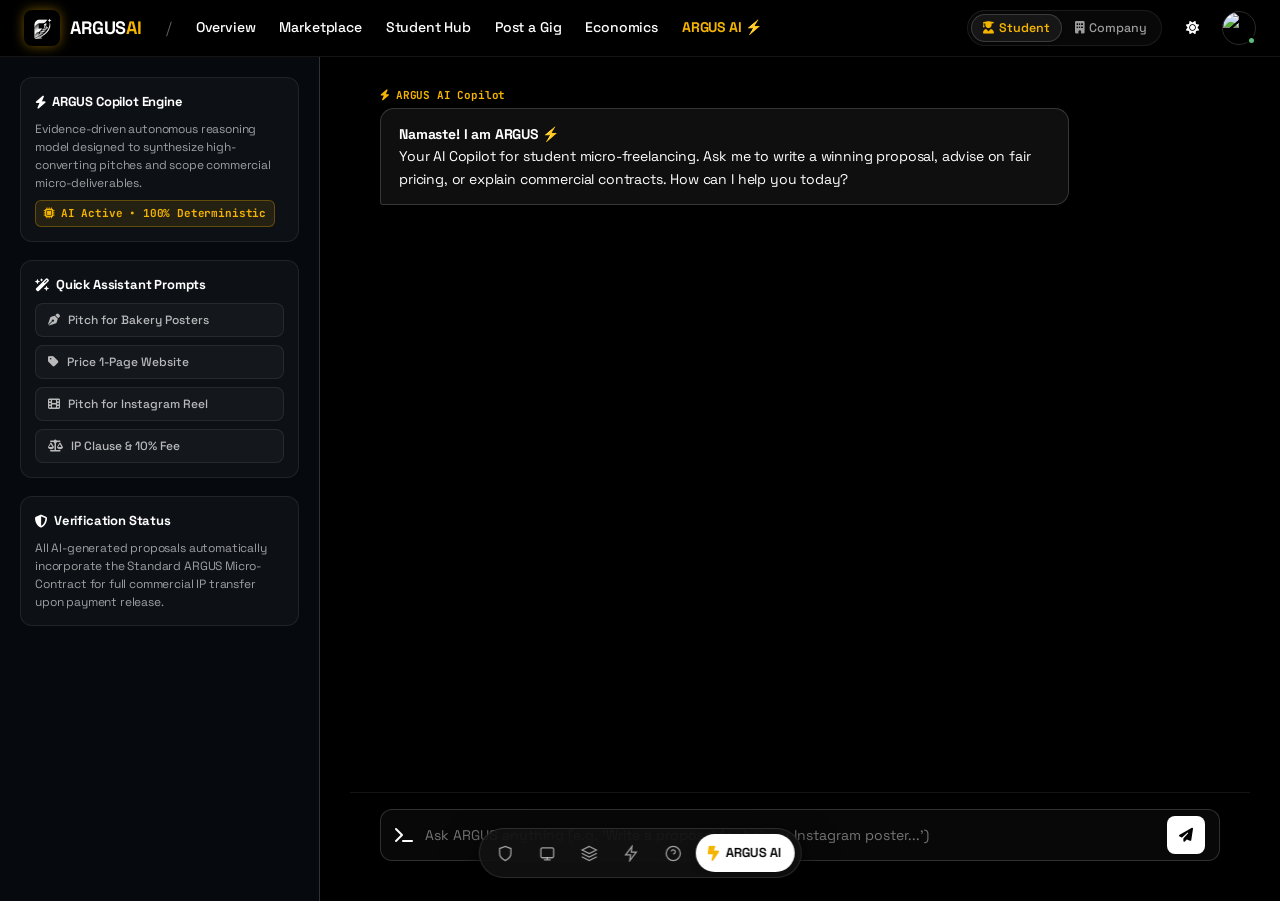
==== commit 92f2bc71: "Brand & Performance: Rebrand platform to ARGUS, integrate logo.jpeg across all pages with client-sid" ====
--- a/chatbot/index.html
+++ b/chatbot/index.html
@@ -3,14 +3,16 @@
 <head>
   <meta charset="UTF-8">
   <meta name="viewport" content="width=device-width, initial-scale=1.0">
-  <title>VAJRA AI Copilot — Autonomous Micro-Gig Reasoning &amp; Scoping</title>
+  <link rel="icon" type="image/jpeg" href="logo.jpeg">
+  <title>ARGUS — Autonomous Micro-Gig Reasoning &amp; Scoping</title>
   <link rel="preconnect" href="https://fonts.googleapis.com">
   <link rel="preconnect" href="https://fonts.gstatic.com" crossorigin>
   <link href="https://fonts.googleapis.com/css2?family=Space+Grotesk:wght@400;500;600;700&family=JetBrains+Mono:wght@400;500;600;700&display=swap" rel="stylesheet">
   <link rel="stylesheet" href="https://cdnjs.cloudflare.com/ajax/libs/font-awesome/6.5.1/css/all.min.css">
   <link rel="stylesheet" href="../styles.css">
+  <script src="../js/wasm-image-optimizer.js" defer></script>
   <style>
-    /* Full-viewport Chatbot Workspace Styles (Adapted from VAJRA Docs) */
+    /* Full-viewport Chatbot Workspace Styles (Adapted from ARGUS Minimalist System) */
     .chatbot-workspace {
       display: flex;
       height: calc(100vh - 56px);
@@ -241,13 +243,13 @@
 </head>
 <body>
 
-  <!-- Top Navigation (VAJRA S1 Sticky) -->
+  <!-- Top Navigation (ARGUS S1 Sticky) -->
   <header class="top" id="top">
     <div class="nav-inner">
       <div class="nav-left">
         <a class="brand" href="../index.html">
-          <div class="logo-icon"><i class="fa-solid fa-bolt-lightning"></i></div>
-          <span>SkillBridge<span class="spark">AI</span></span>
+          <img src="logo.jpeg" alt="ARGUS Logo" class="brand-logo" data-wasm-optimize>
+          <span>ARGUS<span class="spark">AI</span></span>
         </a>
         <span class="slash">/</span>
         <nav class="nav-links">
@@ -256,7 +258,7 @@
           <a href="../student/">Student Hub</a>
           <a href="../post-job/">Post a Gig</a>
           <a href="../economics/">Economics</a>
-          <a href="../chatbot/" class="active" style="color:var(--spark);font-weight:700;">VAJRA AI ⚡</a>
+          <a href="../chatbot/" class="active" style="color:var(--spark);font-weight:700;">ARGUS AI ⚡</a>
         </nav>
       </div>
 
@@ -314,14 +316,14 @@
     </div>
   </header>
 
-  <!-- Full Viewport VAJRA Copilot Workspace -->
+  <!-- Full Viewport ARGUS Copilot Workspace -->
   <div class="chatbot-workspace">
     <!-- Left Intelligence Sidebar -->
     <aside class="chatbot-sidebar">
       <div class="sidebar-block">
-        <h4><i class="fa-solid fa-bolt text-spark"></i> VAJRA Copilot Engine</h4>
+        <h4><i class="fa-solid fa-bolt text-spark"></i> ARGUS Copilot Engine</h4>
         <p>Evidence-driven autonomous reasoning model designed to synthesize high-converting pitches and scope commercial micro-deliverables.</p>
-        <span class="model-chip"><i class="fa-solid fa-microchip"></i> SLM Active • 100% Deterministic</span>
+        <span class="model-chip"><i class="fa-solid fa-microchip"></i> AI Active • 100% Deterministic</span>
       </div>
 
       <div class="sidebar-block">
@@ -336,7 +338,7 @@
           <button class="quick-prompt-btn" onclick="sendPrompt('Write a pitch for a 30-sec gym workout reel editor gig')">
             <i class="fa-solid fa-film text-spark"></i> Pitch for Instagram Reel
           </button>
-          <button class="quick-prompt-btn" onclick="sendPrompt('Explain the SkillBridge 10% platform fee and IP transfer clause')">
+          <button class="quick-prompt-btn" onclick="sendPrompt('Explain the ARGUS 10% platform fee and IP transfer clause')">
             <i class="fa-solid fa-scale-balanced text-spark"></i> IP Clause &amp; 10% Fee
           </button>
         </div>
@@ -344,7 +346,7 @@
 
       <div class="sidebar-block">
         <h4><i class="fa-solid fa-shield-halved text-spark"></i> Verification Status</h4>
-        <p>All AI-generated proposals automatically incorporate the Standard SkillBridge Micro-Contract for full commercial IP transfer upon payment release.</p>
+        <p>All AI-generated proposals automatically incorporate the Standard ARGUS Micro-Contract for full commercial IP transfer upon payment release.</p>
       </div>
     </aside>
 
@@ -352,9 +354,9 @@
     <main class="chatbot-main">
       <div class="chat-stream" id="fullChatStream">
         <div class="chat-msg bot">
-          <div class="chat-author bot"><i class="fa-solid fa-bolt"></i> VAJRA AI Copilot</div>
+          <div class="chat-author bot"><i class="fa-solid fa-bolt"></i> ARGUS AI Copilot</div>
           <div class="chat-bubble">
-            <strong>Namaste! I am VAJRA ⚡</strong><br>
+            <strong>Namaste! I am ARGUS ⚡</strong><br>
             Your AI Copilot for student micro-freelancing. Ask me to write a winning proposal, advise on fair pricing, or explain commercial contracts. How can I help you today?
           </div>
         </div>
@@ -365,7 +367,7 @@
         <form id="fullChatForm" onsubmit="handleFullChatSubmit(event)">
           <div class="chat-input-wrapper">
             <i class="fa-solid fa-terminal text-spark"></i>
-            <input type="text" id="fullChatInput" placeholder="Ask VAJRA anything (e.g. 'Write a proposal for bakery Instagram poster...')" autocomplete="off" required>
+            <input type="text" id="fullChatInput" placeholder="Ask ARGUS anything (e.g. 'Write a proposal for bakery Instagram poster...')" autocomplete="off" required>
             <button type="submit" class="chat-send-btn"><i class="fa-solid fa-paper-plane"></i></button>
           </div>
         </form>
@@ -395,9 +397,9 @@
       <svg width="17" height="17" viewBox="0 0 24 24" fill="none" stroke="currentColor" stroke-width="1.8"><circle cx="12" cy="12" r="10"/><path d="M9.09 9a3 3 0 0 1 5.83 1c0 2-3 3-3 3"/><path d="M12 17h.01"/></svg>
       <span>Economics</span>
     </a>
-    <a href="../chatbot/" class="dock-item is-active" title="VAJRA AI Copilot">
+    <a href="../chatbot/" class="dock-item is-active" title="ARGUS AI Copilot">
       <i class="fa-solid fa-bolt-lightning" style="color:var(--spark);"></i>
-      <span>VAJRA AI</span>
+      <span>ARGUS AI</span>
     </a>
   </nav>
 
@@ -431,7 +433,7 @@
       var typingMsg = document.createElement('div');
       typingMsg.className = 'chat-msg bot';
       typingMsg.id = 'full-typing';
-      typingMsg.innerHTML = '<div class="chat-author bot"><i class="fa-solid fa-bolt"></i> VAJRA AI</div><div class="chat-bubble"><i class="fa-solid fa-circle-notch fa-spin"></i> Reasoning...</div>';
+      typingMsg.innerHTML = '<div class="chat-author bot"><i class="fa-solid fa-bolt"></i> ARGUS AI</div><div class="chat-bubble"><i class="fa-solid fa-circle-notch fa-spin"></i> Reasoning...</div>';
       stream.appendChild(typingMsg);
       stream.scrollTop = stream.scrollHeight;
 
@@ -451,7 +453,7 @@
 
         var botMsg = document.createElement('div');
         botMsg.className = 'chat-msg bot';
-        botMsg.innerHTML = '<div class="chat-author bot"><i class="fa-solid fa-bolt"></i> VAJRA AI Copilot</div><div class="chat-bubble">' + formatted + '</div>';
+        botMsg.innerHTML = '<div class="chat-author bot"><i class="fa-solid fa-bolt"></i> ARGUS AI Copilot</div><div class="chat-bubble">' + formatted + '</div>';
         stream.appendChild(botMsg);
         stream.scrollTop = stream.scrollHeight;
       }, 400);
--- a/styles.css
+++ b/styles.css
@@ -1,6 +1,6 @@
 /* ==========================================================
-   SkillBridge AI — VAJRA Design System (Full Fidelity)
-   Directly adapted from VAJRA: Evidence-driven reasoning & repair
+   ARGUS Design System (Full Fidelity)
+   Autonomous Campus-to-Business Micro-Freelancing & Escrow
    Fonts: Space Grotesk (Primary) + JetBrains Mono (Technical)
    Theme: Pitch Black #000, Spark Amber #f5b400, Glassmorphic Surfaces
    ========================================================== */
@@ -208,7 +208,20 @@
   text-decoration: none;
 }
 
-.brand-logo, .logo-icon {
+.brand-logo {
+  height: 36px;
+  width: auto;
+  max-width: 48px;
+  max-height: 38px;
+  object-fit: contain;
+  display: inline-block;
+  vertical-align: middle;
+  border-radius: 8px;
+  filter: drop-shadow(0 0 6px rgba(245, 180, 0, 0.45));
+  transition: transform 0.2s ease, filter 0.2s ease;
+}
+
+.logo-icon {
   height: 34px;
   width: 34px;
   object-fit: contain;
@@ -224,7 +237,16 @@
   transition: transform 0.2s ease, filter 0.2s ease, box-shadow 0.2s ease;
 }
 
-.brand:hover .brand-logo, .nav-brand:hover .logo-icon {
+.brand:hover .brand-logo {
+  transform: scale(1.08);
+  filter: drop-shadow(0 0 12px rgba(245, 180, 0, 0.8));
+}
+
+[data-theme="light"] .brand-logo {
+  filter: drop-shadow(0 1px 3px rgba(0, 0, 0, 0.25));
+}
+
+.brand:hover .logo-icon, .nav-brand:hover .logo-icon {
   transform: scale(1.06);
   box-shadow: 0 0 16px rgba(245, 180, 0, 0.4);
 }
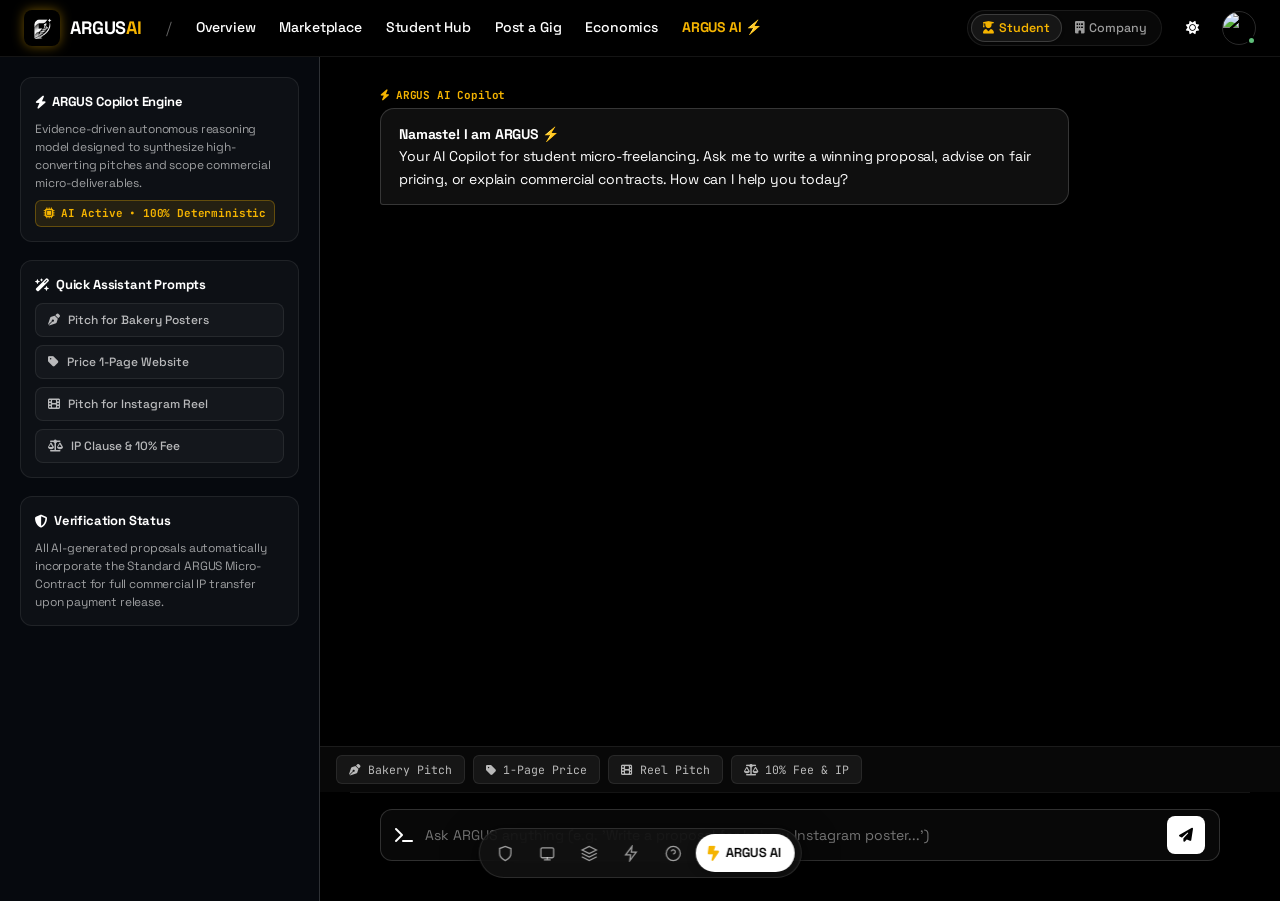
==== commit 11a59c51: "Responsive: Comprehensive multi-device responsiveness for phones, tablets, laptops, ultra-wide & 4K " ====
--- a/chatbot/index.html
+++ b/chatbot/index.html
@@ -2,7 +2,7 @@
 <html lang="en" data-theme="dark">
 <head>
   <meta charset="UTF-8">
-  <meta name="viewport" content="width=device-width, initial-scale=1.0">
+  <meta name="viewport" content="width=device-width, initial-scale=1.0, viewport-fit=cover">
   <link rel="icon" type="image/jpeg" href="logo.jpeg">
   <title>ARGUS — Autonomous Micro-Gig Reasoning &amp; Scoping</title>
   <link rel="preconnect" href="https://fonts.googleapis.com">
@@ -234,10 +234,64 @@
       transform: scale(1.04);
     }
 
+    .chatbot-mobile-chips {
+      display: flex;
+      gap: 8px;
+      overflow-x: auto;
+      padding: 8px 16px;
+      background: var(--s1-card);
+      border-top: 1px solid var(--s1-border);
+      -webkit-overflow-scrolling: touch;
+      scrollbar-width: none;
+      max-width: 1000px;
+      width: 100%;
+      margin: 0 auto;
+    }
+
+    .chatbot-mobile-chips::-webkit-scrollbar {
+      display: none;
+    }
+
+    .chat-chip {
+      flex-shrink: 0;
+      background: var(--s1-card-strong);
+      border: 1px solid var(--s1-border);
+      color: var(--s1-text-70);
+      font-family: 'JetBrains Mono', monospace;
+      font-size: 11.5px;
+      padding: 6px 12px;
+      border-radius: 6px;
+      cursor: pointer;
+      white-space: nowrap;
+      transition: all 0.15s;
+    }
+
+    .chat-chip:hover {
+      background: var(--s1-hover);
+      color: var(--spark);
+      border-color: rgba(245, 180, 0, 0.4);
+    }
+
+    @media (min-width: 2560px) {
+      .chatbot-sidebar { width: 440px; padding: 32px; }
+      .chat-stream, .chat-input-wrapper, .chatbot-mobile-chips { max-width: 1400px; }
+      .chat-bubble { font-size: 1.15rem; line-height: 1.6; }
+      .quick-prompt-btn { font-size: 14px; padding: 14px 16px; }
+    }
+
     @media (max-width: 820px) {
-      .chatbot-sidebar { display: none; }
-      .chat-stream { padding: 16px; }
-      .chat-input-bar { padding: 12px 16px 80px; }
+      .chatbot-workspace {
+        height: calc(100dvh - 56px);
+      }
+      .chatbot-sidebar {
+        display: none;
+      }
+      .chat-stream {
+        padding: 16px 14px 10px;
+      }
+      .chat-input-bar {
+        padding: 8px 14px calc(76px + env(safe-area-inset-bottom, 10px));
+      }
     }
   </style>
 </head>
@@ -362,6 +416,22 @@
         </div>
       </div>
 
+      <!-- Quick Assistant Chips for Tablets & Mobile -->
+      <div class="chatbot-mobile-chips">
+        <button type="button" class="chat-chip" onclick="sendPrompt('Draft a high-converting pitch for a bakery festive poster gig')">
+          <i class="fa-solid fa-pen-nib text-spark"></i> Bakery Pitch
+        </button>
+        <button type="button" class="chat-chip" onclick="sendPrompt('How should I price a responsive 1-page landing page website?')">
+          <i class="fa-solid fa-tag text-spark"></i> 1-Page Price
+        </button>
+        <button type="button" class="chat-chip" onclick="sendPrompt('Write a pitch for a 30-sec gym workout reel editor gig')">
+          <i class="fa-solid fa-film text-spark"></i> Reel Pitch
+        </button>
+        <button type="button" class="chat-chip" onclick="sendPrompt('Explain the ARGUS 10% platform fee and IP transfer clause')">
+          <i class="fa-solid fa-scale-balanced text-spark"></i> 10% Fee &amp; IP
+        </button>
+      </div>
+
       <!-- Input Bar -->
       <div class="chat-input-bar">
         <form id="fullChatForm" onsubmit="handleFullChatSubmit(event)">
--- a/styles.css
+++ b/styles.css
@@ -2919,36 +2919,282 @@
   box-shadow: 0 8px 24px rgba(0, 0, 0, 0.7);
 }
 
-/* ================= UTILITY & RESPONSIVE ================= */
+/* ================= UTILITY & RESPONSIVE FOUNDATION ================= */
 .text-success { color: var(--ok) !important; }
 .text-warning { color: var(--warn) !important; }
 .text-primary { color: var(--spark) !important; }
 .text-muted { color: var(--s1-text-60) !important; }
 .text-right { text-align: right; }
-
-@media (max-width: 1080px) {
+.text-center { text-align: center; }
+
+/* Responsive Table System */
+.table-responsive {
+  width: 100%;
+  overflow-x: auto;
+  -webkit-overflow-scrolling: touch;
+  border-radius: var(--radius-md);
+  margin-top: 12px;
+  border: 1px solid var(--s1-border);
+  background: var(--s1-card);
+}
+
+.custom-table {
+  width: 100%;
+  min-width: 580px;
+  border-collapse: collapse;
+  font-size: 0.88rem;
+  text-align: left;
+}
+
+.custom-table th {
+  background: var(--s1-card-strong);
+  color: var(--s1-text);
+  padding: 12px 16px;
+  font-weight: 600;
+  border-bottom: 1px solid var(--s1-border-strong);
+  font-size: 0.78rem;
+  text-transform: uppercase;
+  letter-spacing: 0.5px;
+  white-space: nowrap;
+}
+
+.custom-table td {
+  padding: 12px 16px;
+  border-bottom: 1px solid var(--s1-border);
+  color: var(--s1-text-70);
+  vertical-align: middle;
+}
+
+.custom-table tr:last-child td {
+  border-bottom: none;
+}
+
+.custom-table tr:hover td {
+  background: var(--s1-hover);
+}
+
+/* Business Project Items (Merchant Portal) */
+.business-projects-list {
+  display: flex;
+  flex-direction: column;
+  gap: 16px;
+}
+
+.business-project-item {
+  background: var(--s1-card);
+  border: 1px solid var(--s1-border);
+  border-radius: 12px;
+  padding: 18px 20px;
+  transition: border-color 0.15s ease, background 0.15s ease;
+}
+
+.business-project-item:hover {
+  border-color: var(--s1-border-strong);
+  background: var(--s1-card-strong);
+}
+
+.biz-top-row {
+  display: flex;
+  justify-content: space-between;
+  align-items: flex-start;
+  gap: 16px;
+  flex-wrap: wrap;
+}
+
+/* Base Viewport & Touch Optimization */
+html {
+  -webkit-text-size-adjust: 100%;
+  text-size-adjust: 100%;
+}
+
+body {
+  padding-bottom: env(safe-area-inset-bottom, 0px);
+}
+
+img, video, canvas, svg {
+  max-width: 100%;
+  height: auto;
+}
+
+/* ================= 1. ULTRA-WIDE & 4K DISPLAY SUITE (>= 1920px) ================= */
+
+@media (min-width: 3440px) {
+  html { font-size: 20px; }
+  .shell, .nav-inner, header.top .nav-inner { max-width: 2800px; }
+  .container { max-width: 2500px; }
+  .hero-inner { max-width: 2200px; }
+  h1.hero-h { font-size: 88px; line-height: 1.08; }
+  .hero-sub { font-size: 1.4rem; max-width: 1200px; }
+  .projects-grid { grid-template-columns: repeat(5, 1fr); gap: 28px; }
+  .dl-grid { grid-template-columns: repeat(4, 1fr); gap: 28px; }
+  .steps-grid { grid-template-columns: repeat(4, 1fr); gap: 28px; }
+  .brand-logo { height: 50px; max-width: 68px; }
+  .dock { bottom: 36px; padding: 10px 18px; gap: 8px; }
+  .dock-item { height: 50px; min-width: 50px; font-size: 16px; }
+  .dock-item svg, .dock-item i { font-size: 20px; }
+  .vajra-launcher { bottom: 36px; right: 36px; padding: 14px 28px; font-size: 17px; }
+  .vajra-chat-drawer { width: 560px; }
+}
+
+@media (min-width: 2560px) and (max-width: 3439px) {
+  html { font-size: 18px; }
+  .shell, .nav-inner, header.top .nav-inner { max-width: 2200px; }
+  .container { max-width: 1960px; }
+  .hero-inner { max-width: 1750px; }
+  h1.hero-h { font-size: 72px; line-height: 1.1; }
+  .hero-sub { font-size: 1.25rem; max-width: 980px; }
+  .projects-grid { grid-template-columns: repeat(4, 1fr); gap: 24px; }
+  .dl-grid { grid-template-columns: repeat(3, 1fr); gap: 24px; }
+  .steps-grid { grid-template-columns: repeat(4, 1fr); gap: 24px; }
+  .brand-logo { height: 44px; max-width: 60px; }
+  .brand { font-size: 22px; }
+  .nav-links { gap: 32px; }
+  .nav-links a { font-size: 16px; }
+  .dock { bottom: 30px; padding: 8px 14px; gap: 6px; }
+  .dock-item { height: 46px; min-width: 46px; font-size: 14px; }
+  .dock-item svg, .dock-item i { font-size: 18px; }
+  .vajra-launcher { bottom: 30px; right: 30px; padding: 12px 24px; font-size: 15px; }
+  .vajra-chat-drawer { width: 480px; }
+}
+
+@media (min-width: 1920px) and (max-width: 2559px) {
+  .shell, .nav-inner, header.top .nav-inner { max-width: 1650px; }
+  .container { max-width: 1480px; }
+  .hero-inner { max-width: 1350px; }
+  .projects-grid { grid-template-columns: repeat(auto-fill, minmax(360px, 1fr)); gap: 20px; }
+  .dl-grid { grid-template-columns: repeat(3, 1fr); gap: 20px; }
+  .steps-grid { grid-template-columns: repeat(4, 1fr); gap: 20px; }
+}
+
+/* ================= 2. LAPTOP & TABLET LANDSCAPE (<= 1200px) ================= */
+
+@media (max-width: 1200px) {
+  .nav-links { gap: 16px; }
+  .nav-links a { font-size: 13.5px; }
+  .btn-get { padding: 6px 12px; font-size: 12px; }
+  .projects-grid { grid-template-columns: repeat(2, 1fr); }
   .dl-grid { grid-template-columns: repeat(2, 1fr); }
   .steps-grid { grid-template-columns: repeat(2, 1fr); }
-  .metrics-grid { grid-template-columns: repeat(2, 1fr); }
-}
-
-@media (max-width: 820px) {
+}
+
+/* ================= 3. TABLETS PORTRAIT & IPAD PRO (<= 1024px) ================= */
+
+@media (max-width: 1024px) {
   .nav-links { display: none; }
   .slash { display: none; }
   .mobile-menu-btn { display: flex; }
+  .btn-get { display: none; }
   .pipeline-flex { flex-direction: column; align-items: center; gap: 20px; }
   .selector-card, .models-card { width: 100%; max-width: 100%; }
   .feat-row { grid-template-columns: 1fr; gap: 28px; }
-  .dl-grid { grid-template-columns: 1fr; }
+  .projects-grid { grid-template-columns: repeat(2, 1fr); }
+  .steps-grid { grid-template-columns: repeat(2, 1fr); }
+  .metrics-grid { grid-template-columns: repeat(2, 1fr); }
   .foot-top { flex-direction: column; gap: 28px; }
   .foot-cols { gap: 36px; }
+}
+
+/* ================= 4. TABLETS PORTRAIT & PHABLETS (<= 768px) ================= */
+
+@media (max-width: 768px) {
+  .projects-grid { grid-template-columns: 1fr; }
+  .dl-grid { grid-template-columns: 1fr; }
+  .steps-grid { grid-template-columns: 1fr; }
+
+  /* Horizontal swipeable category chips */
+  .category-tabs {
+    flex-wrap: nowrap;
+    overflow-x: auto;
+    padding-bottom: 6px;
+    -webkit-overflow-scrolling: touch;
+    scrollbar-width: none;
+  }
+  .category-tabs::-webkit-scrollbar { display: none; }
+  .cat-tab { flex-shrink: 0; }
+
   .profile-header { flex-direction: column; text-align: center; }
-  .profile-attributes { flex-direction: column; align-items: flex-start; }
-}
+  .profile-attributes { flex-direction: column; align-items: stretch; }
+  .profile-stats { width: 100%; justify-content: center; }
+  .stat-pill { flex: 1; min-width: 0; }
+
+  /* Dock and Copilot positioning without collision */
+  .dock {
+    bottom: calc(12px + env(safe-area-inset-bottom, 0px));
+    padding: 4px 6px;
+    gap: 3px;
+    max-width: calc(100vw - 20px);
+  }
+  .dock-item {
+    height: 38px;
+    min-width: 38px;
+    padding: 0 8px;
+    font-size: 12px;
+  }
+  .dock-item.is-active {
+    padding: 0 12px 0 10px;
+  }
+  .dock-item.is-active span {
+    max-width: 80px;
+    margin-left: 5px;
+    font-size: 11.5px;
+  }
+
+  /* Safe Copilot Floating Action Button above the dock */
+  .vajra-launcher {
+    bottom: calc(72px + env(safe-area-inset-bottom, 0px));
+    right: 16px;
+    padding: 0;
+    width: 48px;
+    height: 48px;
+    border-radius: 50%;
+    justify-content: center;
+    box-shadow: 0 8px 24px rgba(0, 0, 0, 0.85), 0 0 16px rgba(245, 180, 0, 0.35);
+  }
+  .vajra-launcher .vajra-btn-content span { display: none; }
+  .vajra-launcher .vajra-pulse { display: none; }
+  .vajra-launcher .vajra-btn-content i { font-size: 18px; }
+
+  /* Mobile App Drawer for Chatbot */
+  .vajra-chat-drawer {
+    width: 100vw;
+    max-width: 100vw;
+    right: -100vw;
+    height: 100dvh;
+    border-left: none;
+  }
+  .vajra-chat-drawer.open,
+  .vajra-chat-drawer.active-drawer {
+    right: 0 !important;
+  }
+  .vajra-input-form {
+    padding-bottom: max(14px, env(safe-area-inset-bottom, 14px));
+  }
+
+  /* Modal bottom-sheet on mobile devices */
+  .modal-overlay {
+    padding: 0;
+    align-items: flex-end;
+  }
+  .modal-box {
+    max-height: calc(100dvh - 24px);
+    border-radius: 18px 18px 0 0;
+    width: 100%;
+    margin: 0;
+  }
+  .modal-box.modal-lg {
+    max-width: 100%;
+  }
+
+  /* Prevent iOS zoom-in on focus */
+  input, select, textarea, .form-control {
+    font-size: 16px !important;
+  }
+}
+
+/* ================= 5. STANDARD SMARTPHONES (<= 600px) ================= */
 
 @media (max-width: 600px) {
   .nav-inner { padding: 0 14px; }
-  .btn-get { display: none; }
   .shell { padding-top: 4px; }
   section.hero, section.downloads, section.features, section.faq {
     margin: 0 8px 12px;
@@ -2993,16 +3239,93 @@
   .foot-brand a { font-size: 24px; }
   .foot-cols { display: grid; grid-template-columns: 1fr 1fr; gap: 24px; }
   .foot-bottom { flex-direction: column; text-align: center; gap: 8px; }
-  .dock { bottom: 14px; padding: 4px; gap: 2px; max-width: calc(100vw - 20px); }
-  .dock-item { height: 36px; min-width: 36px; padding: 0 7px; font-size: 12px; }
-  .dock-item.is-active { padding: 0 10px 0 8px; }
-  .dock-item.is-active span { max-width: 75px; margin-left: 5px; font-size: 11.5px; }
-}
+}
+
+/* ================= 6. COMPACT PHONES & NARROW SCREENS (<= 480px) ================= */
+
+@media (max-width: 480px) {
+  .nav-inner { padding: 0 12px; height: 54px; }
+  .brand { font-size: 16px; gap: 8px; }
+  .brand-logo { height: 30px; max-width: 38px; }
+  .nav-right { gap: 6px; }
+
+  .persona-switcher-box { padding: 2px; }
+  .persona-btn {
+    padding: 3px 8px;
+    font-size: 11px;
+    height: 26px;
+    gap: 3px;
+  }
+
+  .icon-btn { width: 32px; height: 32px; }
+  .nav-profile-btn { width: 32px; height: 32px; }
+  .nav-profile-avatar { width: 30px; height: 30px; }
+
+  section.hero, section.downloads, section.features, section.faq {
+    margin: 0 6px 12px;
+    border-radius: 14px;
+    padding: 32px 12px 24px;
+  }
+  h1.hero-h { font-size: clamp(26px, 7.8vw, 36px); }
+  .hero-sub { font-size: 14px; }
+  .hero-cta { flex-direction: column; width: 100%; gap: 8px; }
+  .cta-outer { width: 100%; }
+  .cta-btn { width: 100%; justify-content: center; }
+
+  /* Bottom Dock icon mode on narrow screens */
+  .dock {
+    bottom: calc(10px + env(safe-area-inset-bottom, 0px));
+    padding: 3px 5px;
+    gap: 3px;
+  }
+  .dock-item {
+    height: 36px;
+    min-width: 36px;
+    padding: 0 6px;
+  }
+  .dock-item span {
+    display: none !important;
+  }
+  .dock-item.is-active {
+    padding: 0 10px;
+    background: var(--spark);
+    color: #000000;
+  }
+  .dock-item.is-active i,
+  .dock-item.is-active svg {
+    color: #000000;
+    stroke: #000000;
+  }
+
+  .specs-table { min-width: 540px; }
+  .sim-split-item { min-width: 100%; }
+  .sim-split-divider { display: none; }
+  .sim-breakdown { flex-direction: column; gap: 8px; }
+}
+
+/* ================= 7. ULTRA-COMPACT & FOLDABLE CLOSED (<= 380px) ================= */
 
 @media (max-width: 380px) {
   .models-grid { grid-template-columns: 1fr; }
   .stat-trio { flex-direction: column; gap: 10px; }
   .stat-trio div { border-bottom: 1px solid var(--s1-border); padding-bottom: 6px; }
-  .dock-item.is-active span { display: none; }
-  .dock-item.is-active { padding: 0 10px; }
-}
+  .persona-btn {
+    padding: 0 6px;
+    font-size: 10px;
+  }
+  .brand span {
+    font-size: 14px;
+  }
+  .dock-item {
+    min-width: 32px;
+    padding: 0 4px;
+  }
+  .dock-item svg, .dock-item i {
+    font-size: 14px;
+  }
+  .vajra-launcher {
+    width: 44px;
+    height: 44px;
+    right: 12px;
+  }
+}
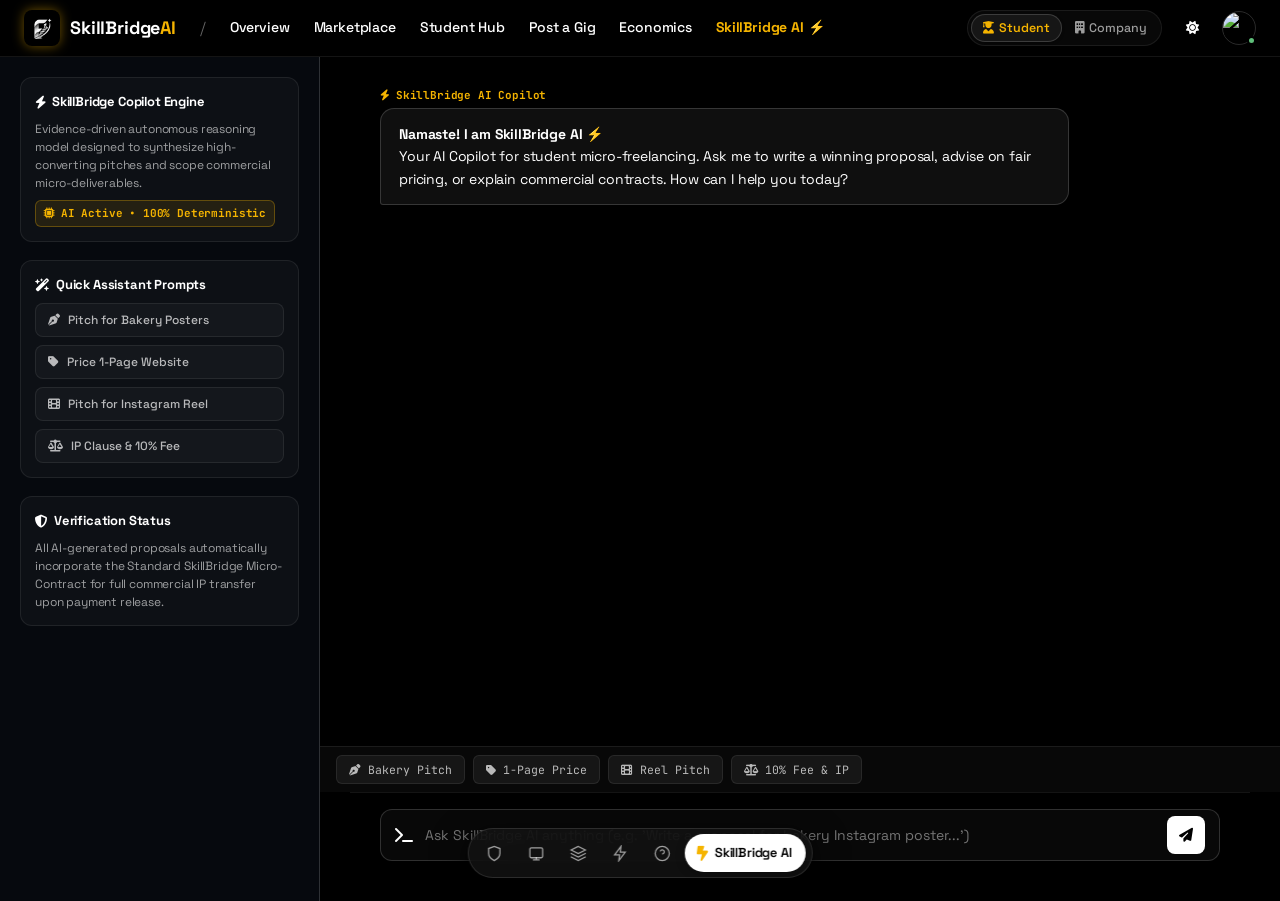
==== commit 1c508f96: "Rebrand platform from ARGUS to SkillBridge across all pages, sync mirrors, and proofread copy" ====
--- a/chatbot/index.html
+++ b/chatbot/index.html
@@ -4,7 +4,7 @@
   <meta charset="UTF-8">
   <meta name="viewport" content="width=device-width, initial-scale=1.0, viewport-fit=cover">
   <link rel="icon" type="image/jpeg" href="logo.jpeg">
-  <title>ARGUS — Autonomous Micro-Gig Reasoning &amp; Scoping</title>
+  <title>SkillBridge — Autonomous Micro-Gig Reasoning &amp; Scoping</title>
   <link rel="preconnect" href="https://fonts.googleapis.com">
   <link rel="preconnect" href="https://fonts.gstatic.com" crossorigin>
   <link href="https://fonts.googleapis.com/css2?family=Space+Grotesk:wght@400;500;600;700&family=JetBrains+Mono:wght@400;500;600;700&display=swap" rel="stylesheet">
@@ -12,7 +12,7 @@
   <link rel="stylesheet" href="../styles.css">
   <script src="../js/wasm-image-optimizer.js" defer></script>
   <style>
-    /* Full-viewport Chatbot Workspace Styles (Adapted from ARGUS Minimalist System) */
+    /* Full-viewport Chatbot Workspace Styles (Adapted from SkillBridge Design System) */
     .chatbot-workspace {
       display: flex;
       height: calc(100vh - 56px);
@@ -297,13 +297,13 @@
 </head>
 <body>
 
-  <!-- Top Navigation (ARGUS S1 Sticky) -->
+  <!-- Top Navigation (SkillBridge S1 Sticky) -->
   <header class="top" id="top">
     <div class="nav-inner">
       <div class="nav-left">
         <a class="brand" href="../index.html">
-          <img src="logo.jpeg" alt="ARGUS Logo" class="brand-logo" data-wasm-optimize>
-          <span>ARGUS<span class="spark">AI</span></span>
+          <img src="logo.jpeg" alt="SkillBridge Logo" class="brand-logo" data-wasm-optimize>
+          <span>SkillBridge<span class="spark">AI</span></span>
         </a>
         <span class="slash">/</span>
         <nav class="nav-links">
@@ -312,7 +312,7 @@
           <a href="../student/">Student Hub</a>
           <a href="../post-job/">Post a Gig</a>
           <a href="../economics/">Economics</a>
-          <a href="../chatbot/" class="active" style="color:var(--spark);font-weight:700;">ARGUS AI ⚡</a>
+          <a href="../chatbot/" class="active" style="color:var(--spark);font-weight:700;">SkillBridge AI ⚡</a>
         </nav>
       </div>
 
@@ -370,12 +370,12 @@
     </div>
   </header>
 
-  <!-- Full Viewport ARGUS Copilot Workspace -->
+  <!-- Full Viewport SkillBridge Copilot Workspace -->
   <div class="chatbot-workspace">
     <!-- Left Intelligence Sidebar -->
     <aside class="chatbot-sidebar">
       <div class="sidebar-block">
-        <h4><i class="fa-solid fa-bolt text-spark"></i> ARGUS Copilot Engine</h4>
+        <h4><i class="fa-solid fa-bolt text-spark"></i> SkillBridge Copilot Engine</h4>
         <p>Evidence-driven autonomous reasoning model designed to synthesize high-converting pitches and scope commercial micro-deliverables.</p>
         <span class="model-chip"><i class="fa-solid fa-microchip"></i> AI Active • 100% Deterministic</span>
       </div>
@@ -392,7 +392,7 @@
           <button class="quick-prompt-btn" onclick="sendPrompt('Write a pitch for a 30-sec gym workout reel editor gig')">
             <i class="fa-solid fa-film text-spark"></i> Pitch for Instagram Reel
           </button>
-          <button class="quick-prompt-btn" onclick="sendPrompt('Explain the ARGUS 10% platform fee and IP transfer clause')">
+          <button class="quick-prompt-btn" onclick="sendPrompt('Explain the SkillBridge 10% platform fee and IP transfer clause')">
             <i class="fa-solid fa-scale-balanced text-spark"></i> IP Clause &amp; 10% Fee
           </button>
         </div>
@@ -400,7 +400,7 @@
 
       <div class="sidebar-block">
         <h4><i class="fa-solid fa-shield-halved text-spark"></i> Verification Status</h4>
-        <p>All AI-generated proposals automatically incorporate the Standard ARGUS Micro-Contract for full commercial IP transfer upon payment release.</p>
+        <p>All AI-generated proposals automatically incorporate the Standard SkillBridge Micro-Contract for full commercial IP transfer upon payment release.</p>
       </div>
     </aside>
 
@@ -408,9 +408,9 @@
     <main class="chatbot-main">
       <div class="chat-stream" id="fullChatStream">
         <div class="chat-msg bot">
-          <div class="chat-author bot"><i class="fa-solid fa-bolt"></i> ARGUS AI Copilot</div>
+          <div class="chat-author bot"><i class="fa-solid fa-bolt"></i> SkillBridge AI Copilot</div>
           <div class="chat-bubble">
-            <strong>Namaste! I am ARGUS ⚡</strong><br>
+            <strong>Namaste! I am SkillBridge AI ⚡</strong><br>
             Your AI Copilot for student micro-freelancing. Ask me to write a winning proposal, advise on fair pricing, or explain commercial contracts. How can I help you today?
           </div>
         </div>
@@ -427,7 +427,7 @@
         <button type="button" class="chat-chip" onclick="sendPrompt('Write a pitch for a 30-sec gym workout reel editor gig')">
           <i class="fa-solid fa-film text-spark"></i> Reel Pitch
         </button>
-        <button type="button" class="chat-chip" onclick="sendPrompt('Explain the ARGUS 10% platform fee and IP transfer clause')">
+        <button type="button" class="chat-chip" onclick="sendPrompt('Explain the SkillBridge 10% platform fee and IP transfer clause')">
           <i class="fa-solid fa-scale-balanced text-spark"></i> 10% Fee &amp; IP
         </button>
       </div>
@@ -437,7 +437,7 @@
         <form id="fullChatForm" onsubmit="handleFullChatSubmit(event)">
           <div class="chat-input-wrapper">
             <i class="fa-solid fa-terminal text-spark"></i>
-            <input type="text" id="fullChatInput" placeholder="Ask ARGUS anything (e.g. 'Write a proposal for bakery Instagram poster...')" autocomplete="off" required>
+            <input type="text" id="fullChatInput" placeholder="Ask SkillBridge AI anything (e.g. 'Write a proposal for bakery Instagram poster...')" autocomplete="off" required>
             <button type="submit" class="chat-send-btn"><i class="fa-solid fa-paper-plane"></i></button>
           </div>
         </form>
@@ -467,9 +467,9 @@
       <svg width="17" height="17" viewBox="0 0 24 24" fill="none" stroke="currentColor" stroke-width="1.8"><circle cx="12" cy="12" r="10"/><path d="M9.09 9a3 3 0 0 1 5.83 1c0 2-3 3-3 3"/><path d="M12 17h.01"/></svg>
       <span>Economics</span>
     </a>
-    <a href="../chatbot/" class="dock-item is-active" title="ARGUS AI Copilot">
+    <a href="../chatbot/" class="dock-item is-active" title="SkillBridge AI Copilot">
       <i class="fa-solid fa-bolt-lightning" style="color:var(--spark);"></i>
-      <span>ARGUS AI</span>
+      <span>SkillBridge AI</span>
     </a>
   </nav>
 
@@ -503,7 +503,7 @@
       var typingMsg = document.createElement('div');
       typingMsg.className = 'chat-msg bot';
       typingMsg.id = 'full-typing';
-      typingMsg.innerHTML = '<div class="chat-author bot"><i class="fa-solid fa-bolt"></i> ARGUS AI</div><div class="chat-bubble"><i class="fa-solid fa-circle-notch fa-spin"></i> Reasoning...</div>';
+      typingMsg.innerHTML = '<div class="chat-author bot"><i class="fa-solid fa-bolt"></i> SkillBridge AI</div><div class="chat-bubble"><i class="fa-solid fa-circle-notch fa-spin"></i> Reasoning...</div>';
       stream.appendChild(typingMsg);
       stream.scrollTop = stream.scrollHeight;
 
@@ -523,7 +523,7 @@
 
         var botMsg = document.createElement('div');
         botMsg.className = 'chat-msg bot';
-        botMsg.innerHTML = '<div class="chat-author bot"><i class="fa-solid fa-bolt"></i> ARGUS AI Copilot</div><div class="chat-bubble">' + formatted + '</div>';
+        botMsg.innerHTML = '<div class="chat-author bot"><i class="fa-solid fa-bolt"></i> SkillBridge AI Copilot</div><div class="chat-bubble">' + formatted + '</div>';
         stream.appendChild(botMsg);
         stream.scrollTop = stream.scrollHeight;
       }, 400);
--- a/styles.css
+++ b/styles.css
@@ -1,5 +1,5 @@
 /* ==========================================================
-   ARGUS Design System (Full Fidelity)
+   SkillBridge Design System (Full Fidelity)
    Autonomous Campus-to-Business Micro-Freelancing & Escrow
    Fonts: Space Grotesk (Primary) + JetBrains Mono (Technical)
    Theme: Pitch Black #000, Spark Amber #f5b400, Glassmorphic Surfaces
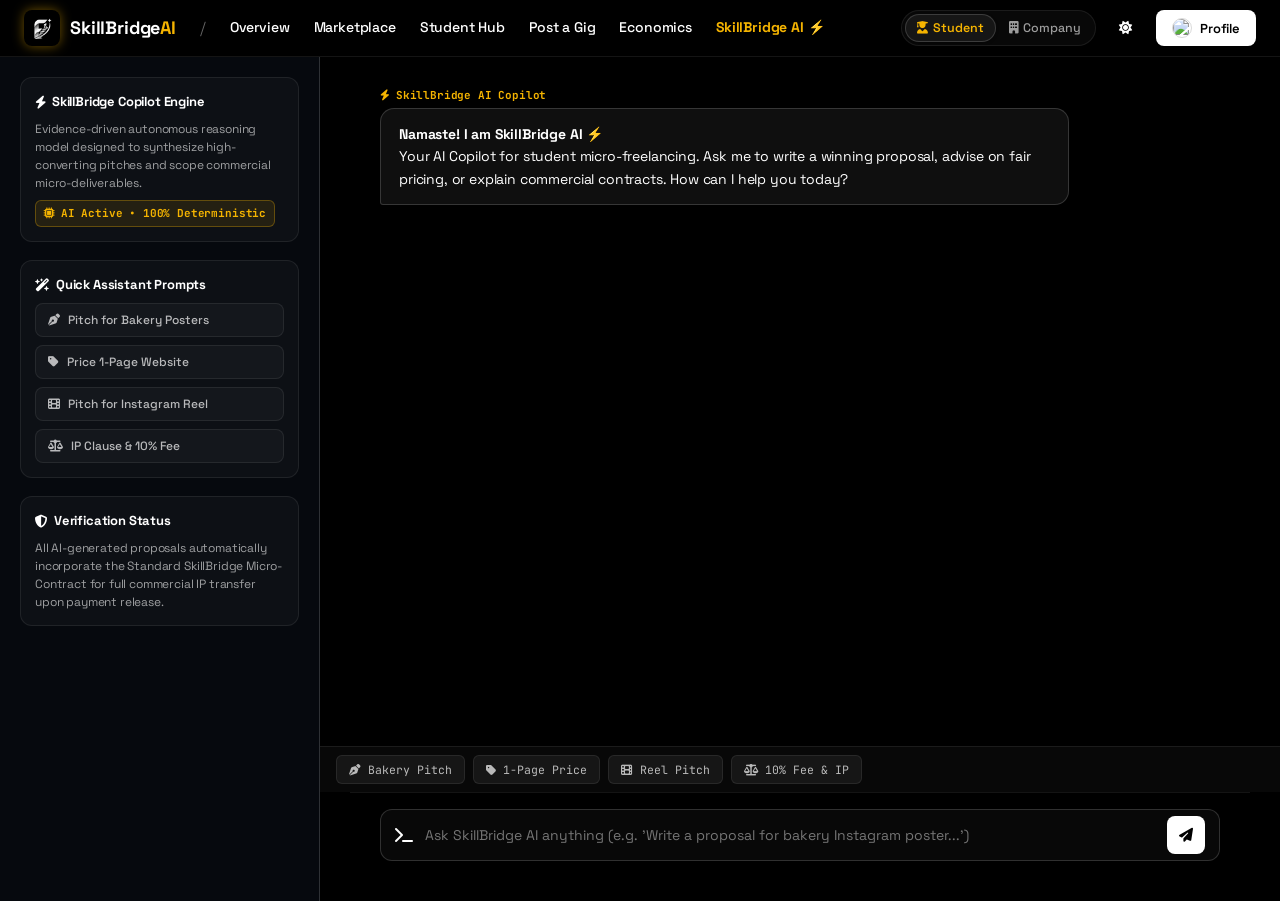
==== commit 1bea508e: "Align header and hero layout with reference design: add Profile pill button, match color placement, " ====
--- a/chatbot/index.html
+++ b/chatbot/index.html
@@ -337,9 +337,9 @@
 
         <!-- Far-Right Profile Menu Button & Dropdown -->
         <div class="profile-menu-container">
-          <button id="navProfileBtn" class="nav-profile-btn" aria-label="User Account Profile" title="Account & Profile">
-            <img src="https://images.unsplash.com/photo-1534528741775-53994a69daeb?w=100&auto=format&fit=crop&q=80" alt="Profile" class="nav-profile-avatar" id="navProfileAvatar">
-            <span class="nav-profile-dot"></span>
+          <button id="navProfileBtn" class="nav-profile-pill" aria-label="User Account Profile" title="Account & Profile">
+            <img src="https://images.unsplash.com/photo-1534528741775-53994a69daeb?w=100&auto=format&fit=crop&q=80" alt="Profile" class="avatar-tiny" id="navProfileAvatar">
+            <span>Profile</span>
           </button>
           <div class="profile-dropdown-card" id="profileDropdown">
             <div class="dropdown-header">
@@ -445,34 +445,6 @@
     </main>
   </div>
 
-  <!-- Floating Navigation Dock (Multi-Page Navigation) -->
-  <nav class="dock" id="dock" aria-label="Section navigation">
-    <a href="../index.html" class="dock-item" title="Overview">
-      <svg width="17" height="17" viewBox="0 0 24 24" fill="none" stroke="currentColor" stroke-width="1.8"><path d="M12 22s8-4 8-10V5l-8-3-8 3v7c0 6 8 10 8 10z"/></svg>
-      <span>Overview</span>
-    </a>
-    <a href="../jobs/" class="dock-item" title="Marketplace">
-      <svg width="17" height="17" viewBox="0 0 24 24" fill="none" stroke="currentColor" stroke-width="1.8"><rect x="3" y="4" width="18" height="14" rx="2"/><path d="M8 21h8M12 18v3" stroke-linecap="round"/></svg>
-      <span>Gigs</span>
-    </a>
-    <a href="../student/" class="dock-item" title="Student Hub">
-      <svg width="17" height="17" viewBox="0 0 24 24" fill="none" stroke="currentColor" stroke-width="1.8"><path d="M12 2 2 7l10 5 10-5-10-5Z"/><path d="M2 17l10 5 10-5M2 12l10 5 10-5" stroke-linecap="round"/></svg>
-      <span>Student</span>
-    </a>
-    <a href="../post-job/" class="dock-item" title="Post a Gig">
-      <svg width="17" height="17" viewBox="0 0 24 24" fill="none" stroke="currentColor" stroke-width="1.8"><path d="M13 2 4 14h7l-1 8 9-12h-7l1-8Z"/></svg>
-      <span>Post Gig</span>
-    </a>
-    <a href="../economics/" class="dock-item" title="Economics">
-      <svg width="17" height="17" viewBox="0 0 24 24" fill="none" stroke="currentColor" stroke-width="1.8"><circle cx="12" cy="12" r="10"/><path d="M9.09 9a3 3 0 0 1 5.83 1c0 2-3 3-3 3"/><path d="M12 17h.01"/></svg>
-      <span>Economics</span>
-    </a>
-    <a href="../chatbot/" class="dock-item is-active" title="SkillBridge AI Copilot">
-      <i class="fa-solid fa-bolt-lightning" style="color:var(--spark);"></i>
-      <span>SkillBridge AI</span>
-    </a>
-  </nav>
-
   <!-- Toast Notification Container -->
   <div id="toastContainer" class="toast-container"></div>
 
--- a/styles.css
+++ b/styles.css
@@ -3329,3 +3329,60 @@
     right: 12px;
   }
 }
+
+
+/* Profile Pill Button in Navbar (Styled like Launch Web App in reference) */
+.nav-profile-pill {
+  background: var(--s1-text);
+  color: var(--s1-bg);
+  font-family: 'Space Grotesk', -apple-system, BlinkMacSystemFont, sans-serif;
+  font-size: 13px;
+  font-weight: 600;
+  padding: 8px 16px;
+  border-radius: 8px;
+  border: none;
+  cursor: pointer;
+  display: inline-flex;
+  align-items: center;
+  gap: 8px;
+  transition: opacity 0.15s ease, transform 0.15s ease;
+  letter-spacing: -0.01em;
+  line-height: 1;
+  text-decoration: none;
+}
+
+.nav-profile-pill:hover {
+  opacity: 0.88;
+  transform: translateY(-1px);
+}
+
+.nav-profile-pill .avatar-tiny {
+  width: 20px;
+  height: 20px;
+  border-radius: 50%;
+  object-fit: cover;
+  border: 1px solid rgba(0, 0, 0, 0.15);
+  display: block;
+}
+
+[data-theme="light"] .nav-profile-pill .avatar-tiny {
+  border-color: rgba(255, 255, 255, 0.35);
+}
+
+[data-theme="light"] .nav-profile-pill {
+  background: #000000;
+  color: #ffffff;
+}
+
+/* Ensure announcement bar is hidden for the ultra-clean hero layout */
+.announcement-bar {
+  display: none !important;
+}
+
+/* Ensure solid high-contrast hero typography */
+h1.hero-h .accent {
+  background: none;
+  -webkit-background-clip: initial;
+  background-clip: initial;
+  color: var(--s2-text);
+}
